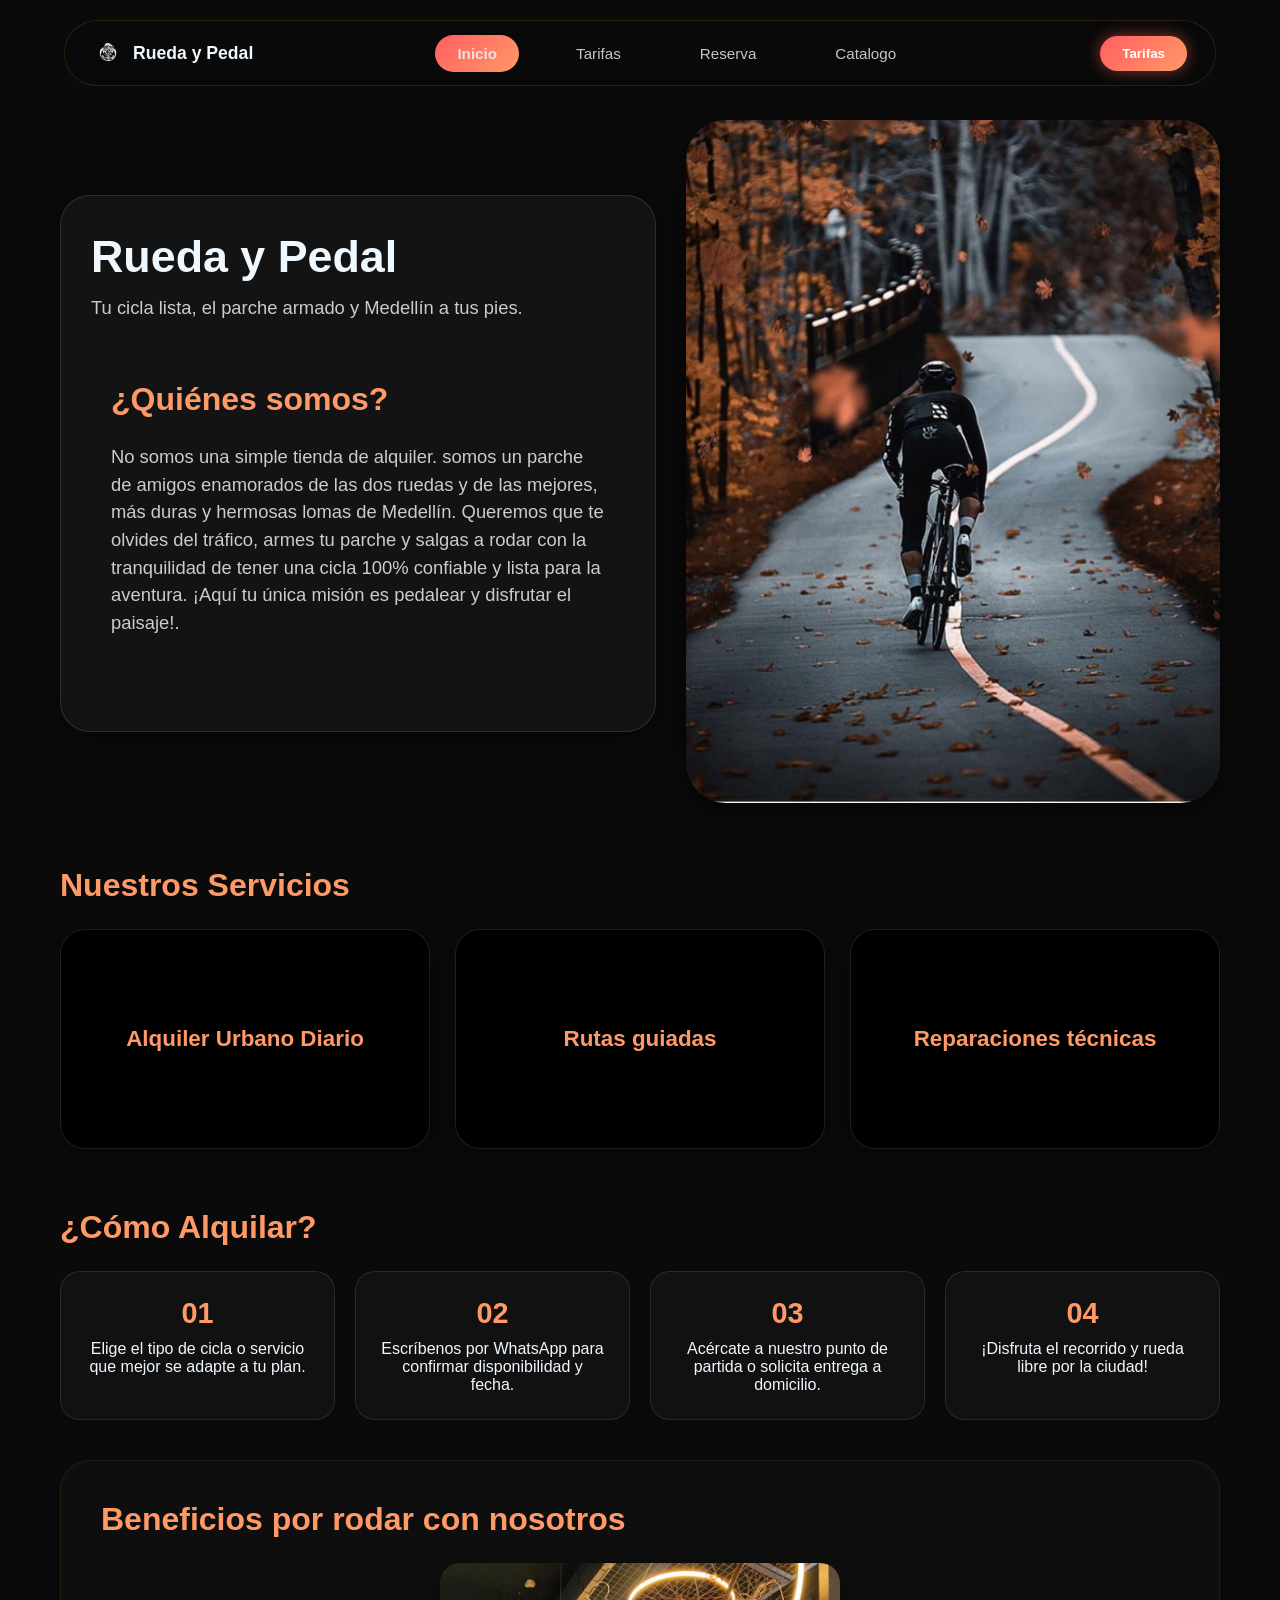
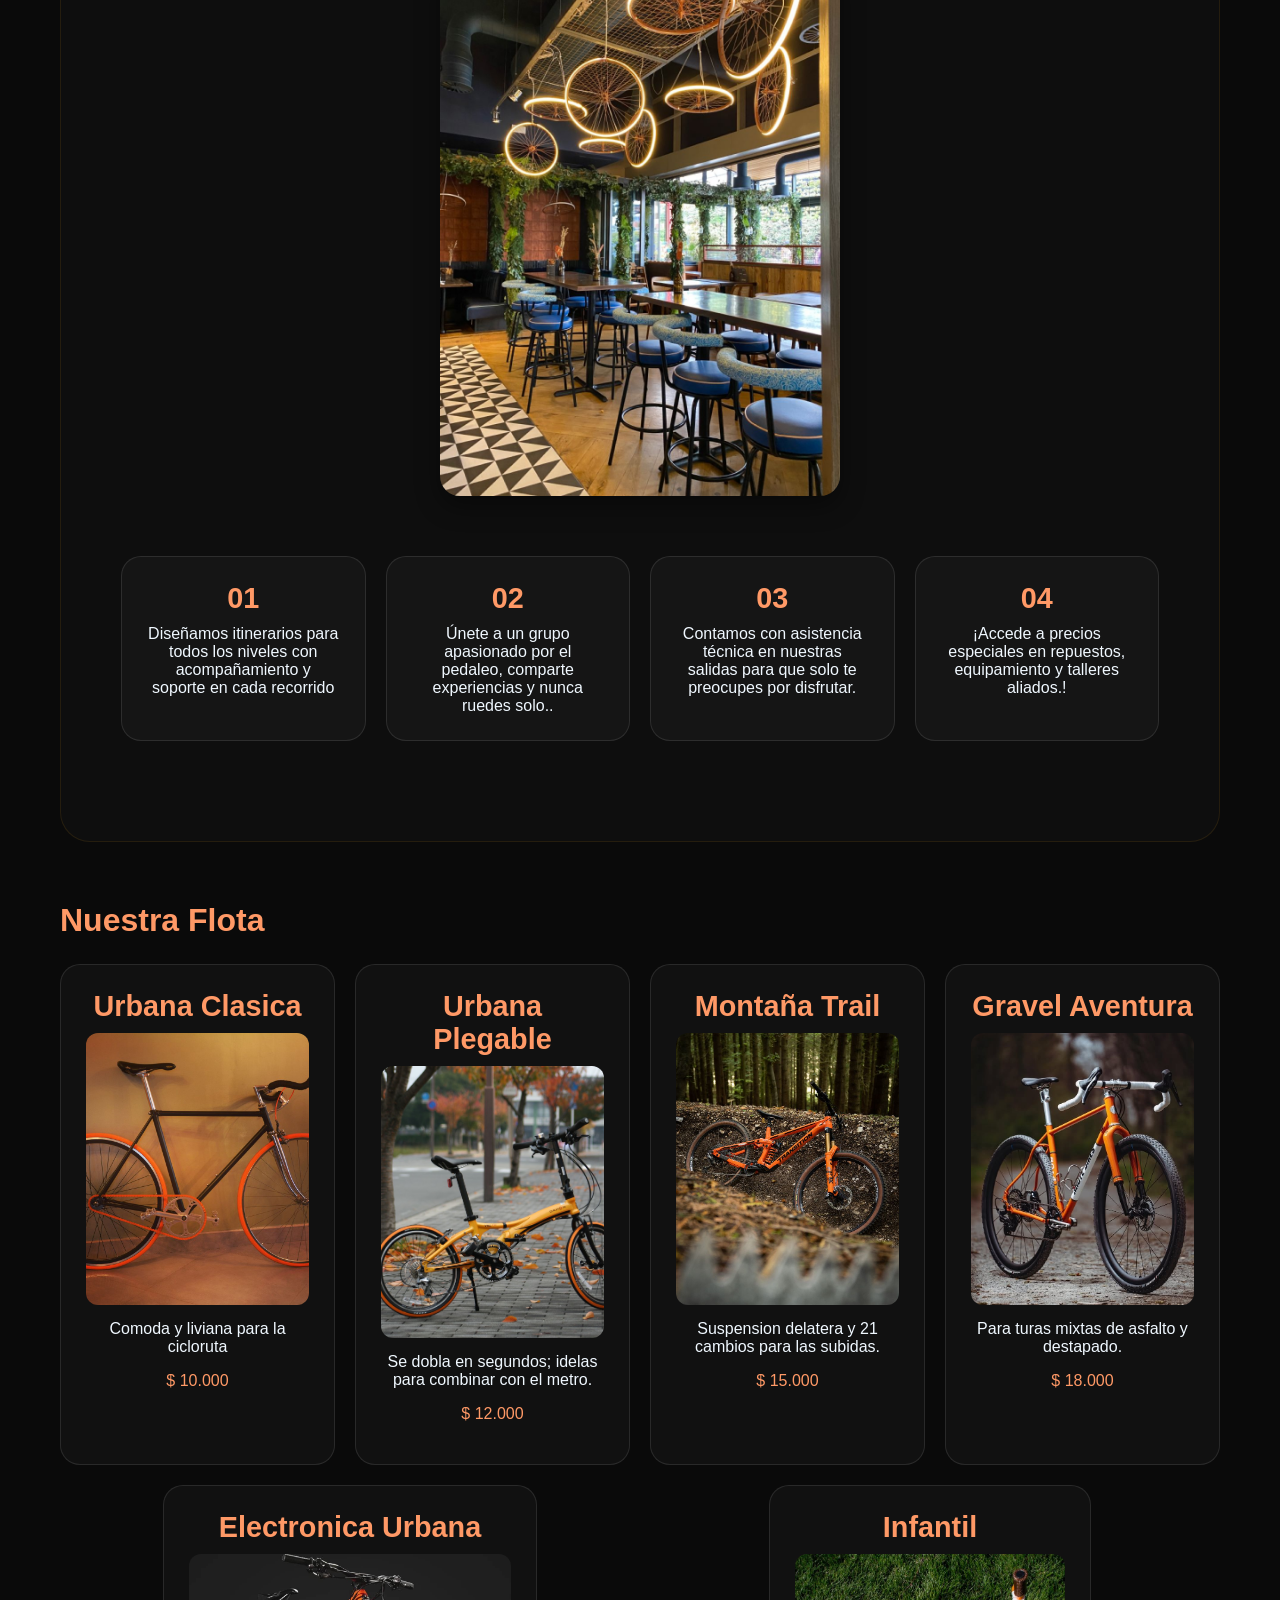
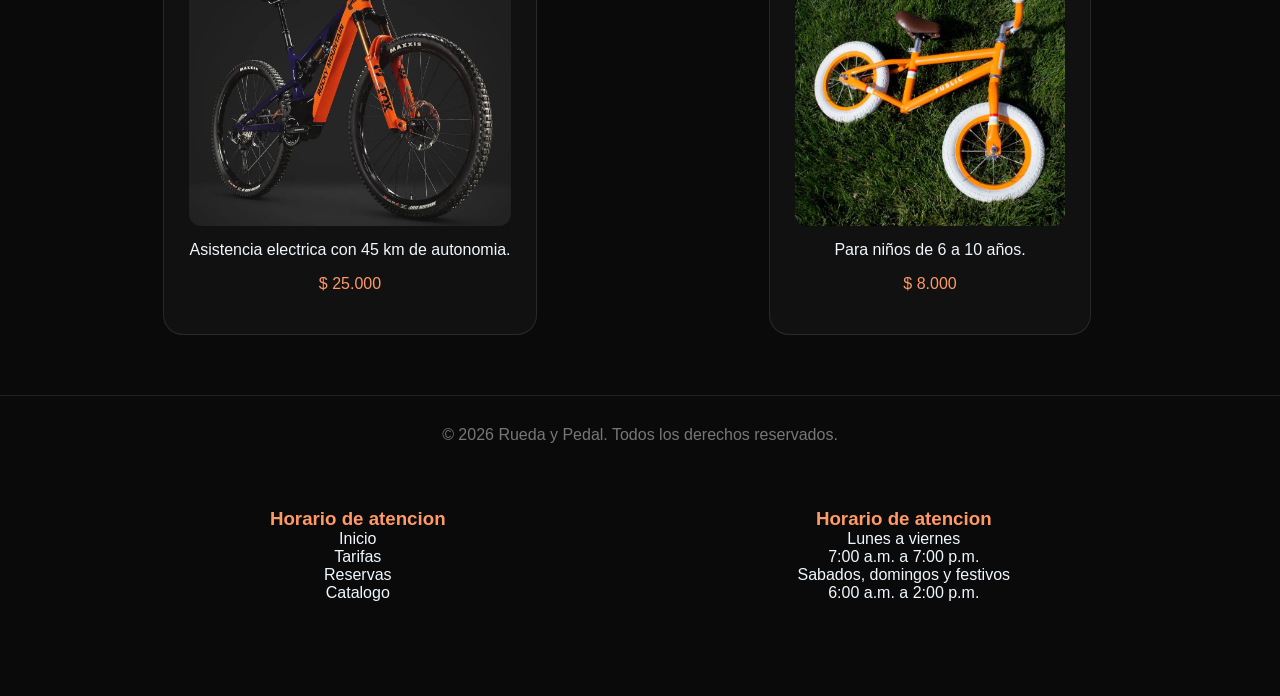
==== index.html @ 27f85972 "feat: terminado-flota.inicio" ====
<!DOCTYPE html>
<html lang="es">
<head>
    <meta charset="UTF-8">
    <meta name="viewport" content="width=device-width, initial-scale=1.0">
    <title>Rueda Libre || Alquiler de bicicletas Medellín</title>
    <link rel="stylesheet" href="style.css">
</head>
<body>

    <nav class="Navbar">
        <div class="logo">
            <img class="logo-icon" src="img/Logo.svg" alt="Logo-parche">
            <span class="logo-text">Rueda y Pedal</span>
        </div>
        
        <ul class="nav-links">
            <li><a href="index.html" class="active">Inicio</a></li>
            <li><a href="tarifas.html">Tarifas</a></li>
            <li><a href="Reserva.html">Reserva</a></li>
             <li><a href="catalogo.html">Catalogo</a></li>
            
        </ul>

      <button class="Boton-1" onclick="location.href='tarifas.html'">Tarifas</button>
    </nav>

    <header class="hero">
        <div class="hero-card">
            <h1 class="title">Rueda y Pedal</h1>
            <p class="subtitle">Tu cicla lista, el parche armado y Medellín a tus pies.</p>
            <section id="quienes-somos" class="section-container">
            <h2>¿Quiénes somos?</h2>
            <p class="subtitle">
                No somos una simple tienda de alquiler. somos un parche de amigos enamorados de las dos ruedas y de las mejores, más duras y hermosas lomas de Medellín. Queremos que te olvides del tráfico, armes tu parche y salgas a rodar con la tranquilidad de tener una cicla 100% confiable y lista para la aventura. 
                ¡Aquí tu única misión es pedalear y disfrutar el paisaje!.</p>
        </section>
        </div>
        
        <div class="hero-image-wrapper">
            <img src="img/Cicla.2.jpg" alt="portada-bicicleta" class="portada-bici">
        </div>
    </header>
   
    <main>
        
        <section id="servicios" class="section-container">
            <h2>Nuestros Servicios</h2>
            <div class="servicios-grid">
            
                <div class="card-servicio">
                    <div class="card-inner">
                        <div class="card-front">
                            <h3>Alquiler Urbano Diario</h3>
                        </div>
                        <div class="card-back">
                            <p>Ideal para trayectos diarios o salidas espontáneas por la ciudad con total comodidad.</p>
                        </div>
                    </div>
                </div>

                <div class="card-servicio">
                    <div class="card-inner">
                        <div class="card-front">
                            <h3>Rutas guiadas</h3>
                        </div>
                        <div class="card-back">
                            <p>Atrévete a conquistar las montañas con la mejor vista y guías locales expertos.</p>
                        </div>
                    </div>
                </div>

             
                <div class="card-servicio">
                    <div class="card-inner">
                        <div class="card-front">
                            <h3>Reparaciones técnicas</h3>
                        </div>
                        <div class="card-back">
                            <p>Trae tu bicicleta, acá te la reparamos al instante y vendemos accesorios especializados.</p>
                        </div>
                    </div>
                </div>

            </div>
        </section>

        <section id="como-alquilar" class="section-container">
            <h2>¿Cómo Alquilar?</h2>
            
            <div class="pasos-grid">
                <div class="paso-card">
                    <div class="paso-numero">01</div>
                    <p>Elige el tipo de cicla o servicio que mejor se adapte a tu plan.</p>
                </div>
                <div class="paso-card">
                    <div class="paso-numero">02</div>
                    <p>Escríbenos por WhatsApp para confirmar disponibilidad y fecha.</p>
                </div>
                <div class="paso-card">
                    <div class="paso-numero">03</div>
                    <p>Acércate a nuestro punto de partida o solicita entrega a domicilio.</p>
                </div>
                <div class="paso-card">
                    <div class="paso-numero">04</div>
                    <p>¡Disfruta el recorrido y rueda libre por la ciudad!</p>
                </div>
            </div>

            <div class="beneficios-container">
                <h2>Beneficios por rodar con nosotros</h2>
                <img class="setting-logo" src="img/site.jpg" alt="Foto tienda">

            <section id="como-alquilar" class="section-container">
            
            <div class="pasos-grid">
                <div class="paso-card">
                    <div class="paso-numero">01</div>              

                    <p>Diseñamos itinerarios para todos los niveles con acompañamiento y soporte en cada recorrido</p>
                </div>
                <div class="paso-card">
                    <div class="paso-numero">02</div>
                    <p>Únete a un grupo apasionado por el pedaleo, comparte experiencias y nunca ruedes solo..</p>
                </div>
                <div class="paso-card">
                    <div class="paso-numero">03</div>
                    <p>Contamos con asistencia técnica en nuestras salidas para que solo te preocupes por disfrutar.</p>
                </div>
                <div class="paso-card">
                    <div class="paso-numero">04</div>
                    <p>¡Accede a precios especiales en repuestos, equipamiento y talleres aliados.!</p>
                </div>
            </div>
                
            </div>
        </section>
        <section id="como-alquilar" class="section-container">
            <h2 class="title-flota">Nuestra Flota</h2>
            <div class="pasos-grid">
                <div class="paso-card">
                    <div class="paso-numero">Urbana Clasica</div>              
                    <img src="./img/Urbana-clasica.jpg" alt="urbana-clasica" class="flota-clasica">
                    <p>Comoda y liviana para la cicloruta</p>
                    <p class="price">$ 10.000</p>
                </div>
                <div class="paso-card">
                    <div class="paso-numero">Urbana Plegable</div>
                    <img src="./img/Plegable.jpg" alt="urbana-clasica" class="flota-clasica">
                    <p>Se dobla en segundos; idelas para combinar con el metro.</p>
                    <p class="price">$ 12.000</p>
                </div>
                <div class="paso-card">
                    <div class="paso-numero">Montaña Trail</div>
                    <img src="./img/mountain-trail.jpg" alt="urbana-clasica" class="flota-clasica">
                    <p>Suspension delatera y 21 cambios para las subidas.</p>
                    <p class="price">$ 15.000</p>
                </div>
                <div class="paso-card">
                    <div class="paso-numero">Gravel Aventura</div>
                    <img src="./img/adventure.jpg" alt="urbana-clasica" class="flota-clasica gravel">
                    <p>Para turas mixtas de asfalto y destapado.</p>
                    <p class="price">$ 18.000</p>
                    
                </div>
                <section class="move-ulti">
                 <div class="paso-card main">
                    <div class="paso-numero">Electronica Urbana</div>
                    <img src="./img/electrica-urbana.jpg" alt="urbana-clasica" class="flota-clasica">
                    <p>Asistencia electrica con 45 km de autonomia.</p>
                    <p class="price">$ 25.000</p>
                </div>
                 <div class="paso-card main">
                    <div class="paso-numero">Infantil</div>
                    <img src="./img/infantil.jpg" alt="urbana-clasica" class="flota-clasica">
                    <p>Para niños de 6 a 10 años.</p>
                    <p class="price">$ 8.000</p>
                </div>
                </section>
            </div>
                
            </div>
        </section>
    </main>


    <footer>
        <p>&copy; 2026 Rueda y Pedal. Todos los derechos reservados.</p>

           <section class="Footer">
                <div class="footer-servicios">
                    <h3 class="title-footer">Horario de atencion</h3>
                    <a href="./index.html">
                        <p>Inicio</p>
                    </a>
                     <a href="./tarifas.html">
                        <p>Tarifas</p>
                    </a>
                    <a href="./Reserva.html">
                        <p>Reservas</p>
                    </a>
                     <a href="./Catalogo.html">
                        <p>Catalogo</p>
                    </a>
                </div>

            <div class="footer-Horario">
                <h3 class="title-footer">Horario de atencion</h3>
                    <p>Lunes a viernes</p>
                    <p>7:00 a.m. a 7:00 p.m.</p>
                    <p>Sabados, domingos y festivos</p>
                    <p>6:00 a.m. a 2:00 p.m.</p>
            </div>
        </section>
    </footer>
    
</body>
</html>
---- style.css ----
* {
  margin: 0;
  padding: 0;
  box-sizing: border-box;
}

html {
  scroll-behavior: smooth;
}

body {
  background-color: rgb(10, 10, 10);
  color: aliceblue;
  font-family: Arial, Helvetica, sans-serif;
  padding-top: 100px;
}

nav.Navbar {
  position: fixed;
  top: 20px;
  left: 50%;
  transform: translateX(-50%);
  width: 90%;
  max-width: 1400px;
  display: flex;
  justify-content: space-between;
  align-items: center;
  padding: 12px 28px;
  border: 1px solid rgb(246 162 26 / 15%);
  background: rgba(10, 10, 10, 0.85);
  backdrop-filter: blur(12px);
  border-radius: 40px;
  z-index: 1000;
}

.logo {
  display: flex;
  align-items: center;
  gap: 10px;
}

.logo-icon {
  width: 30px;
  height: 40px;
}

.logo-text {
  font-weight: bold;
  font-size: 1.1rem;
  color: aliceblue;
}

.nav-links {
  display: flex;
  list-style: none;
  gap: 35px;
  align-items: center;
}

.nav-links li a {
  color: rgba(240, 248, 255, 0.8);
  text-decoration: none;
  font-size: 0.95rem;
  display: inline-block;
  padding: 10px 22px;
  border-radius: 30px;
}

.nav-links li a:hover {
  background-color: rgba(255, 153, 102, 0.2);
  color: #ff9966;
  color: rgba(240, 248, 255, 0.8);
}

nav.Navbar .active {
  background: linear-gradient(135deg, #ff5e62, #ff9966);
  color: rgba(240, 248, 255, 0.8);
  font-weight: 700;
}

#quienes-somos,
#servicios,
#como-alquilar {
  scroll-margin-top: 550px;
}

.Boton-1 {
  background: linear-gradient(135deg, #ff5e62, #ff9966);
  color: white;
  border: none;
  padding: 10px 22px;
  border-radius: 30px;
  font-weight: bold;
  cursor: pointer;
  box-shadow: 0 0 15px rgba(255, 99, 71, 0.5);
  transition:
    transform 0.2s ease,
    box-shadow 0.2s ease;
}
.dapage {
  width: 120px;
  font-weight: bold;
}

.Boton-1:hover {
  transform: scale(1.05);
  box-shadow: 0 0 20px rgba(255, 99, 71, 0.8);
}

.hero {
  display: flex;
  align-items: center;
  justify-content: space-between;
  gap: 30px;
  max-width: 1200px;
  margin: 20px auto 60px auto;
  padding: 0 20px;
  flex-wrap: wrap;
}

.hero-card {
  flex: 1;
  min-width: 300px;
  padding: 35px 30px;
  background: rgba(255, 255, 255, 0.04);
  backdrop-filter: blur(10px);
  border: 1px solid rgba(255, 255, 255, 0.12);
  border-radius: 30px;
  box-shadow: 0 8px 32px 0 rgba(0, 0, 0, 0.37);
}

.title {
  color: aliceblue;
  text-align: left;
  font-size: 2.8rem;
  margin-bottom: 12px;
}

.subtitle {
  text-align: left;
  color: #ccc;
  font-size: 1.15rem;
  line-height: 1.5;
  margin-bottom: 20px;
}

.hero-image-wrapper {
  flex: 1;
  min-width: 300px;
}

.portada-bici {
  width: 100%;
  height: auto;
  border-radius: 40px;
  object-fit: cover;
  box-shadow: 0 10px 25px rgba(0, 0, 0, 0.5);
}

.setting-logo {
  width: 100%;
  max-width: 400px;
  display: block;
  margin: 20px auto;
  border-radius: 20px;
  box-shadow: 0 10px 25px rgba(0, 0, 0, 0.4);
}

.section-container {
  max-width: 1200px;
  margin: 60px auto;
  padding: 0 20px;
}

.section-container h2 {
  margin-bottom: 25px;
  color: #ff9966;
  font-size: 2rem;
}

.servicios-grid {
  display: grid;
  grid-template-columns: repeat(auto-fit, minmax(280px, 1fr));
  gap: 25px;
}

.card-servicio {
  background-color: transparent;
  height: 220px;
  perspective: 1000px;
}

.card-inner {
  position: relative;
  width: 100%;
  height: 100%;
  text-align: center;
  transition: transform 0.6s;
  transform-style: preserve-3d;
}

.card-servicio:hover .card-inner {
  transform: rotateY(180deg);
}

.card-front,
.card-back {
  position: absolute;
  width: 100%;
  height: 100%;
  -webkit-backface-visibility: hidden;
  backface-visibility: hidden;
  display: flex;
  flex-direction: column;
  justify-content: center;
  align-items: center;
  padding: 30px;
  border-radius: 25px;
  border: 1px solid rgba(255, 255, 255, 0.12);
  box-shadow: 0 8px 25px rgba(0, 0, 0, 0.3);
}

.card-front {
  background: rgb(0, 0, 0);
  color: aliceblue;
}

.card-front h3 {
  font-size: 1.4rem;
  color: #ff9966;
}

.card-back {
  background: linear-gradient(135deg, #ff5e62, #ff9966);
  color: #fff;
  transform: rotateY(180deg);
  text-align: center;
}

.card-back p {
  font-size: 1rem;
  line-height: 1.4;
  color: #e2e8f0;
}

.pasos-grid {
  display: grid;
  grid-template-columns: repeat(auto-fit, minmax(220px, 1fr));
  gap: 20px;
  margin-bottom: 40px;
}

.paso-card {
  background: rgba(255, 255, 255, 0.03);
  border: 1px solid rgba(255, 255, 255, 0.1);
  padding: 25px;
  border-radius: 20px;
  text-align: center;
  transition: transform 0.3s ease;
}

.paso-card:hover {
  transform: translateY(-5px);
  border-color: rgba(255, 153, 102, 0.4);
}

.paso-numero {
  font-size: 1.8rem;
  font-weight: bold;
  color: #ff9966;
  margin-bottom: 10px;
}

.beneficios-container {
  background: rgba(255, 255, 255, 0.02);
  border: 1px solid rgba(246, 162, 26, 0.1);
  padding: 40px;
  border-radius: 30px;
  margin-top: 40px;
}

footer {
  text-align: center;
  padding: 30px;
  color: #777;
  border-top: 1px solid #222;
  margin-top: 50px;
}

@media (max-width: 768px) {
  .hero {
    flex-direction: column;
  }

  nav.Navbar {
    flex-direction: column;
    gap: 15px;
    text-align: center;
    border-radius: 20px;
    padding: 15px;
  }

  .nav-links {
    flex-direction: column;
    gap: 10px;
  }

  body {
    padding-top: 180px;
  }
}

.table-responsive {
  width: 100%;
  overflow-x: auto;
  border-radius: 20px;
  border: 1px solid rgba(255, 255, 255, 0.12);
  box-shadow: 0 8px 32px 0 rgba(0, 0, 0, 0.37);
  margin-bottom: 30px;
}

.tabla-tarifas {
  width: 100%;
  border-collapse: collapse;
  text-align: left;
  background: rgba(255, 255, 255, 0.03);
  backdrop-filter: blur(10px);
}

.tabla-tarifas th {
  background: rgba(255, 153, 102, 0.15);
  color: #ff9966;
  padding: 16px 20px;
  font-size: 1rem;
  font-weight: bold;
  border-bottom: 2px solid rgba(255, 153, 102, 0.3);
}

.tabla-tarifas td {
  padding: 16px 20px;
  border-bottom: 1px solid rgba(255, 255, 255, 0.08);
  color: #ddd;
  font-size: 0.98rem;
}

.tabla-tarifas tbody tr:hover {
  background: rgba(255, 255, 255, 0.06);
}

.tabla-tarifas tbody tr:last-child td {
  border-bottom: none;
}

.tabla-tarifas td.destacado {
  font-weight: bold;
  color: aliceblue;
}

.tabla-tarifas td.precio {
  font-weight: bold;
  color: #ff9966;
}

.badge {
  padding: 5px 12px;
  border-radius: 12px;
  font-size: 0.85rem;
  font-weight: bold;
  display: inline-block;
}

.badge.facil {
  background: rgba(46, 204, 113, 0.2);
  color: #2ecc71;
  border: 1px solid rgba(46, 204, 113, 0.4);
}

.badge.medio {
  background: rgba(241, 196, 15, 0.2);
  color: #f1c40f;
  border: 1px solid rgba(241, 196, 15, 0.4);
}

.badge.dificil {
  background: rgba(231, 76, 60, 0.2);
  color: #e74c3c;
  border: 1px solid rgba(231, 76, 60, 0.4);
}

.container-section {
  display: grid;
  grid-template-columns: repeat(auto-fit, minmax(220px, 1fr));
  gap: 20px;
  margin-bottom: 40px;
  border: 1px solid rgba(255, 255, 255, 0.1);
}

.container-benefi {
  grid-template-columns: repeat(auto-fit, minmax(220px, 1fr));
  background: rgb(0, 0, 0);
  border: 1px solid rgba(255, 255, 255, 0.1);
  padding: 25px;
  border-radius: 20px;
  text-align: center;
  transition: transform 0.3s ease;
}

.info-box {
  background: rgba(255, 255, 255, 0.03);
  border: 1px solid rgba(246, 162, 26, 0.2);
  border-radius: 25px;
  padding: 30px;
  margin-top: 20px;
}

.info-box h3 {
  color: #ff9966;
  margin-bottom: 20px;
  font-size: 1.4rem;
}

.info-grid {
  display: grid;
  grid-template-columns: repeat(auto-fit, minmax(250px, 1fr));
  gap: 20px;
}

.info-item {
  display: flex;
  align-items: flex-start;
  gap: 15px;
  background: rgba(255, 255, 255, 0.02);
  padding: 15px 20px;
  border-radius: 15px;
  border: 1px solid rgba(255, 255, 255, 0.05);
}

.info-icon {
  font-size: 1.5rem;
}

.info-item p {
  color: #ccc;
  font-size: 0.95rem;
  line-height: 1.4;
}

.Footer {
  padding: 4rem;
  display: flex;
  justify-content: space-around;
  color: aliceblue;

   .title-footer {
    color: #ff9966;
   }
}
.footer-servicios {
  display: flex;
  flex-direction: column;

  a {
    text-decoration: none;
    color: aliceblue;
  }
}
.flota-clasica {
  display: block;
  width: 100%;
  height: 17rem;
  border-radius: 12px;
  margin-bottom: 15px;
  object-fit: cover;
}

.move-ulti{
  display: grid;
  grid-template-columns: 1fr 1fr;
  justify-items: center;
  grid-column: span 4;
  

}


 .price{
    padding: 1rem;
        color: #ff9966;
    }
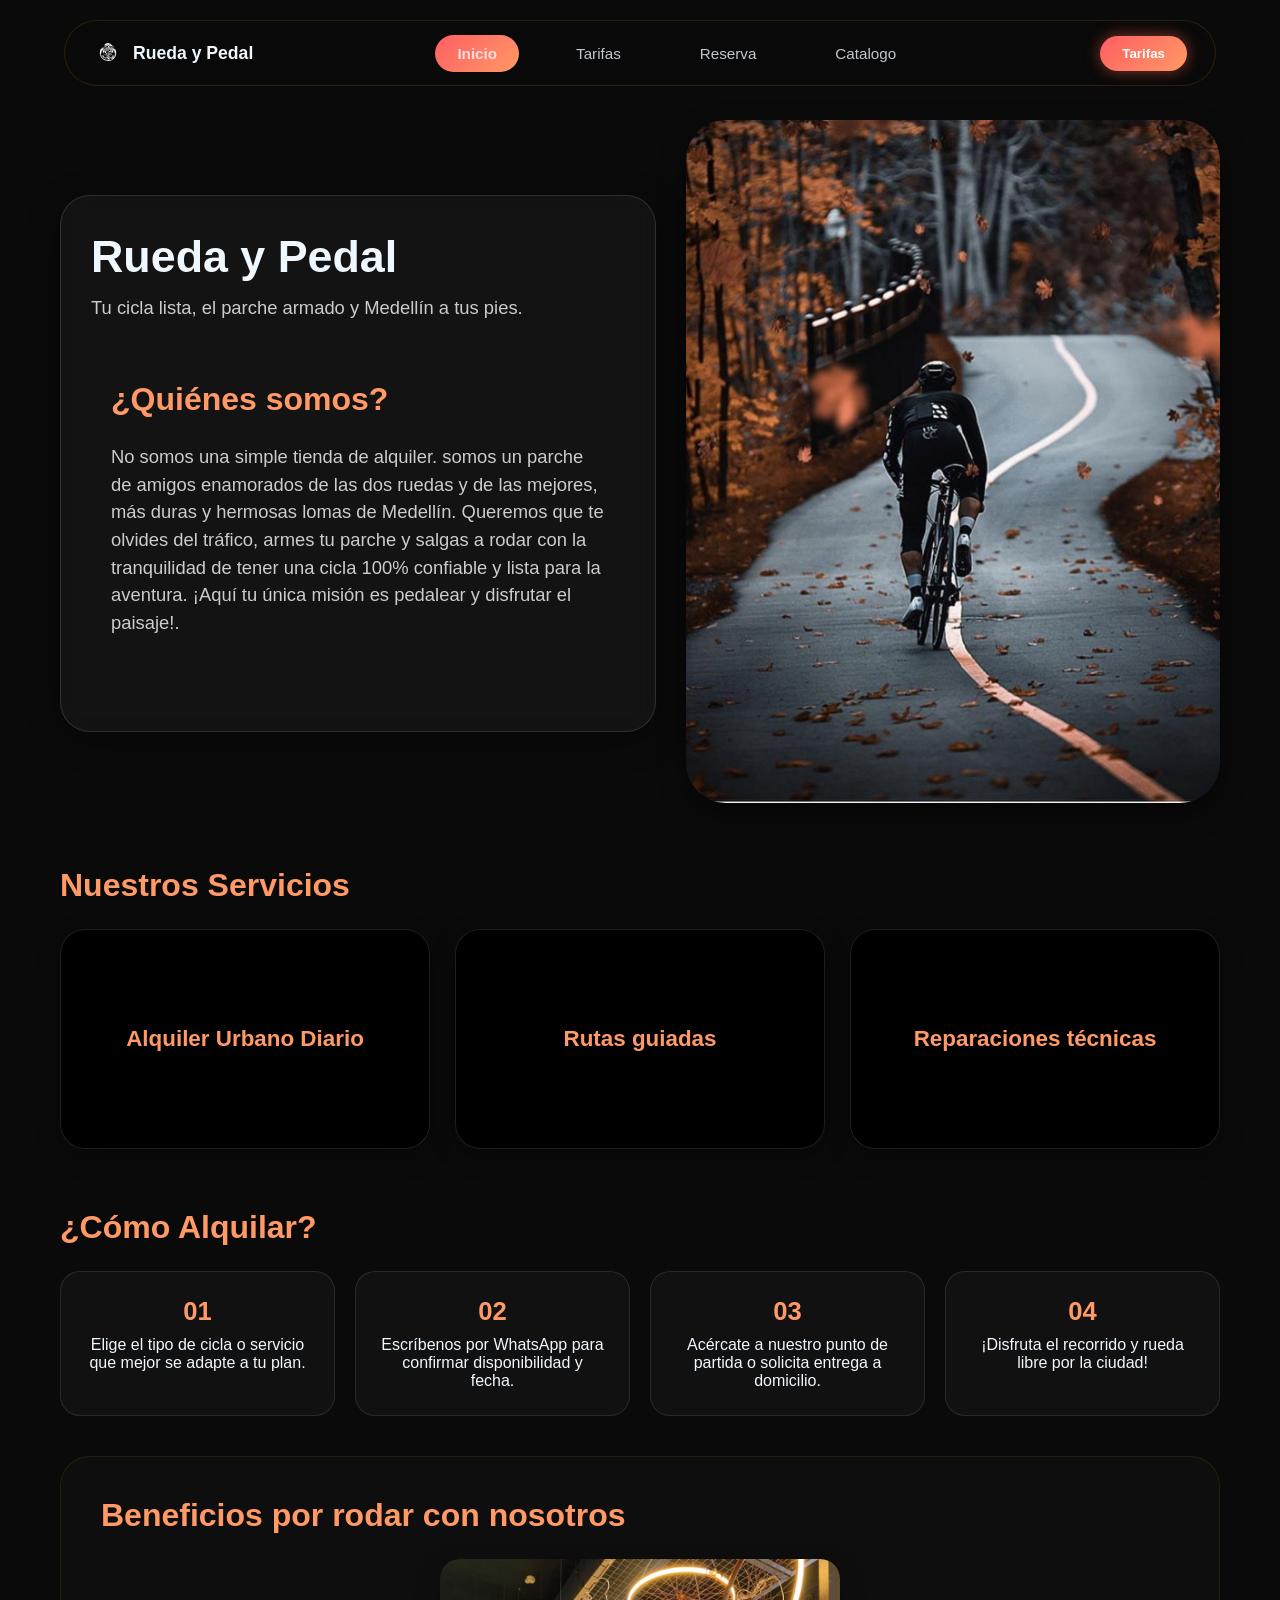
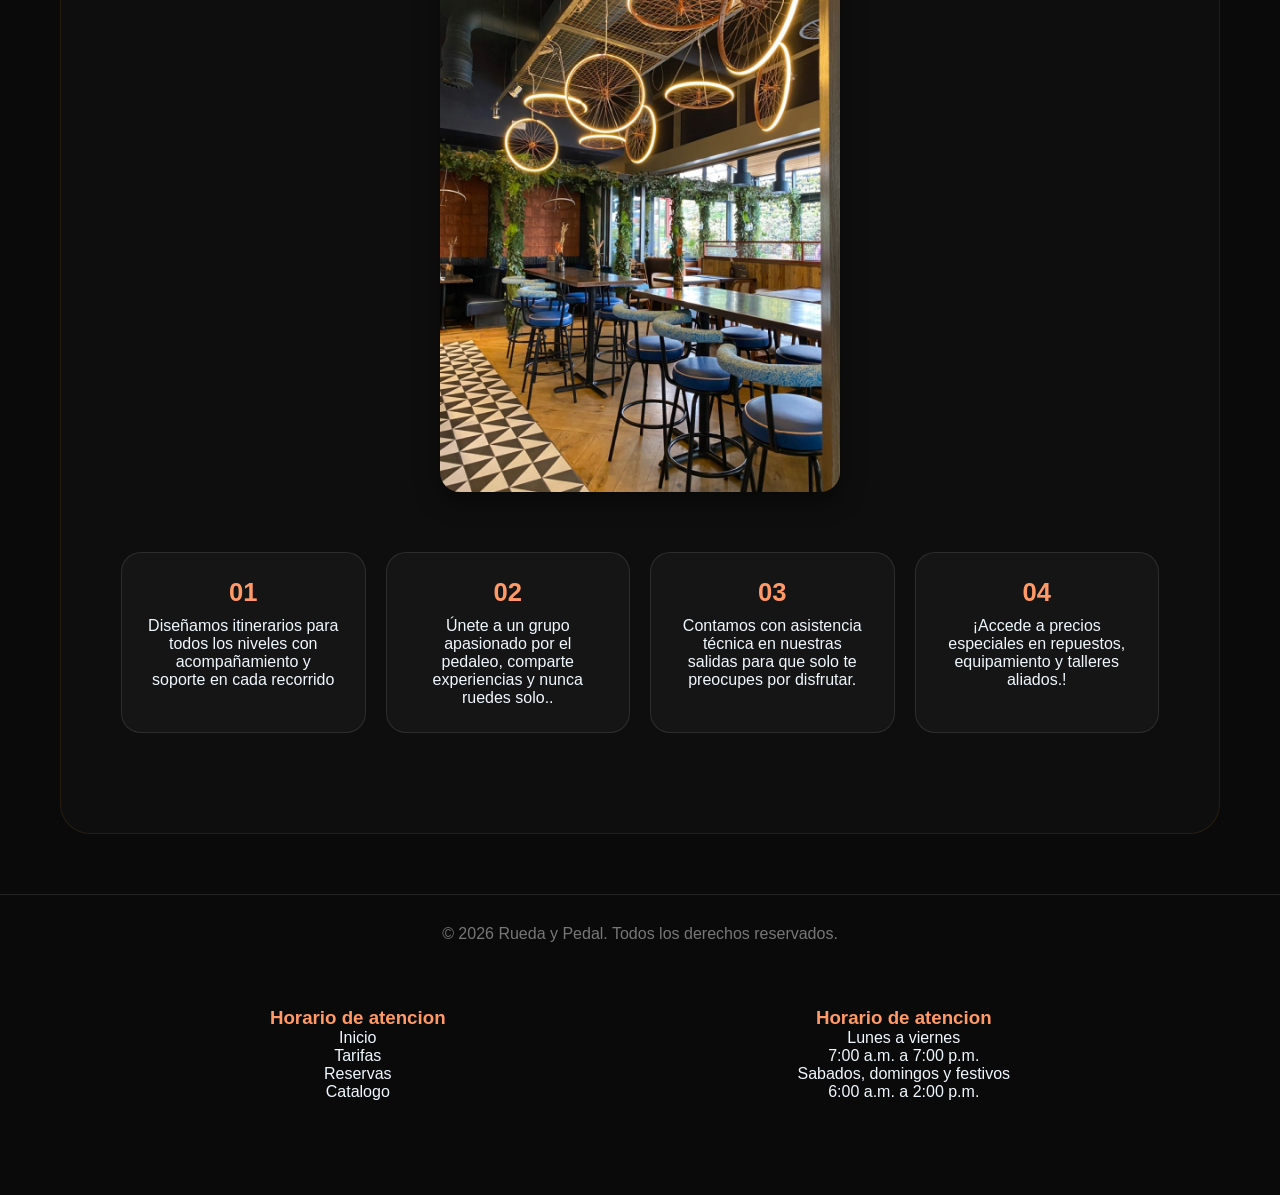
==== commit 5136246b: "feat: Catalogo terminado" ====
--- a/index.html
+++ b/index.html
@@ -1,218 +1,204 @@
-<!DOCTYPE html>
+<!doctype html>
 <html lang="es">
-<head>
-    <meta charset="UTF-8">
-    <meta name="viewport" content="width=device-width, initial-scale=1.0">
+  <head>
+    <meta charset="UTF-8" />
+    <meta name="viewport" content="width=device-width, initial-scale=1.0" />
     <title>Rueda Libre || Alquiler de bicicletas Medellín</title>
-    <link rel="stylesheet" href="style.css">
-</head>
-<body>
-
+    <link rel="stylesheet" href="style.css" />
+  </head>
+  <body>
     <nav class="Navbar">
-        <div class="logo">
-            <img class="logo-icon" src="img/Logo.svg" alt="Logo-parche">
-            <span class="logo-text">Rueda y Pedal</span>
-        </div>
-        
-        <ul class="nav-links">
-            <li><a href="index.html" class="active">Inicio</a></li>
-            <li><a href="tarifas.html">Tarifas</a></li>
-            <li><a href="Reserva.html">Reserva</a></li>
-             <li><a href="catalogo.html">Catalogo</a></li>
-            
-        </ul>
-
-      <button class="Boton-1" onclick="location.href='tarifas.html'">Tarifas</button>
+      <div class="logo">
+        <img class="logo-icon" src="img/Logo.svg" alt="Logo-parche" />
+        <span class="logo-text">Rueda y Pedal</span>
+      </div>
+
+      <ul class="nav-links">
+        <li><a href="index.html" class="active">Inicio</a></li>
+        <li><a href="tarifas.html">Tarifas</a></li>
+        <li><a href="Reserva.html">Reserva</a></li>
+        <li><a href="Catalogo.html">Catalogo</a></li>
+      </ul>
+
+      <button class="Boton-1" onclick="location.href = 'tarifas.html'">
+        Tarifas
+      </button>
     </nav>
 
     <header class="hero">
-        <div class="hero-card">
-            <h1 class="title">Rueda y Pedal</h1>
-            <p class="subtitle">Tu cicla lista, el parche armado y Medellín a tus pies.</p>
-            <section id="quienes-somos" class="section-container">
-            <h2>¿Quiénes somos?</h2>
-            <p class="subtitle">
-                No somos una simple tienda de alquiler. somos un parche de amigos enamorados de las dos ruedas y de las mejores, más duras y hermosas lomas de Medellín. Queremos que te olvides del tráfico, armes tu parche y salgas a rodar con la tranquilidad de tener una cicla 100% confiable y lista para la aventura. 
-                ¡Aquí tu única misión es pedalear y disfrutar el paisaje!.</p>
+      <div class="hero-card">
+        <h1 class="title">Rueda y Pedal</h1>
+        <p class="subtitle">
+          Tu cicla lista, el parche armado y Medellín a tus pies.
+        </p>
+        <section id="quienes-somos" class="section-container">
+          <h2>¿Quiénes somos?</h2>
+          <p class="subtitle">
+            No somos una simple tienda de alquiler. somos un parche de amigos
+            enamorados de las dos ruedas y de las mejores, más duras y hermosas
+            lomas de Medellín. Queremos que te olvides del tráfico, armes tu
+            parche y salgas a rodar con la tranquilidad de tener una cicla 100%
+            confiable y lista para la aventura. ¡Aquí tu única misión es
+            pedalear y disfrutar el paisaje!.
+          </p>
         </section>
-        </div>
-        
-        <div class="hero-image-wrapper">
-            <img src="img/Cicla.2.jpg" alt="portada-bicicleta" class="portada-bici">
-        </div>
+      </div>
+
+      <div class="hero-image-wrapper">
+        <img
+          src="img/Cicla.2.jpg"
+          alt="portada-bicicleta"
+          class="portada-bici"
+        />
+      </div>
     </header>
-   
+
     <main>
-        
-        <section id="servicios" class="section-container">
-            <h2>Nuestros Servicios</h2>
-            <div class="servicios-grid">
-            
-                <div class="card-servicio">
-                    <div class="card-inner">
-                        <div class="card-front">
-                            <h3>Alquiler Urbano Diario</h3>
-                        </div>
-                        <div class="card-back">
-                            <p>Ideal para trayectos diarios o salidas espontáneas por la ciudad con total comodidad.</p>
-                        </div>
-                    </div>
-                </div>
-
-                <div class="card-servicio">
-                    <div class="card-inner">
-                        <div class="card-front">
-                            <h3>Rutas guiadas</h3>
-                        </div>
-                        <div class="card-back">
-                            <p>Atrévete a conquistar las montañas con la mejor vista y guías locales expertos.</p>
-                        </div>
-                    </div>
-                </div>
-
-             
-                <div class="card-servicio">
-                    <div class="card-inner">
-                        <div class="card-front">
-                            <h3>Reparaciones técnicas</h3>
-                        </div>
-                        <div class="card-back">
-                            <p>Trae tu bicicleta, acá te la reparamos al instante y vendemos accesorios especializados.</p>
-                        </div>
-                    </div>
-                </div>
-
-            </div>
-        </section>
-
-        <section id="como-alquilar" class="section-container">
-            <h2>¿Cómo Alquilar?</h2>
-            
+      <section id="servicios" class="section-container">
+        <h2>Nuestros Servicios</h2>
+        <div class="servicios-grid">
+          <div class="card-servicio">
+            <div class="card-inner">
+              <div class="card-front">
+                <h3>Alquiler Urbano Diario</h3>
+              </div>
+              <div class="card-back">
+                <p>
+                  Ideal para trayectos diarios o salidas espontáneas por la
+                  ciudad con total comodidad.
+                </p>
+              </div>
+            </div>
+          </div>
+
+          <div class="card-servicio">
+            <div class="card-inner">
+              <div class="card-front">
+                <h3>Rutas guiadas</h3>
+              </div>
+              <div class="card-back">
+                <p>
+                  Atrévete a conquistar las montañas con la mejor vista y guías
+                  locales expertos.
+                </p>
+              </div>
+            </div>
+          </div>
+
+          <div class="card-servicio">
+            <div class="card-inner">
+              <div class="card-front">
+                <h3>Reparaciones técnicas</h3>
+              </div>
+              <div class="card-back">
+                <p>
+                  Trae tu bicicleta, acá te la reparamos al instante y vendemos
+                  accesorios especializados.
+                </p>
+              </div>
+            </div>
+          </div>
+        </div>
+      </section>
+
+      <section id="como-alquilar" class="section-container">
+        <h2>¿Cómo Alquilar?</h2>
+
+        <div class="pasos-grid">
+          <div class="paso-card">
+            <div class="paso-numero">01</div>
+            <p>
+              Elige el tipo de cicla o servicio que mejor se adapte a tu plan.
+            </p>
+          </div>
+          <div class="paso-card">
+            <div class="paso-numero">02</div>
+            <p>
+              Escríbenos por WhatsApp para confirmar disponibilidad y fecha.
+            </p>
+          </div>
+          <div class="paso-card">
+            <div class="paso-numero">03</div>
+            <p>
+              Acércate a nuestro punto de partida o solicita entrega a
+              domicilio.
+            </p>
+          </div>
+          <div class="paso-card">
+            <div class="paso-numero">04</div>
+            <p>¡Disfruta el recorrido y rueda libre por la ciudad!</p>
+          </div>
+        </div>
+
+        <div class="beneficios-container">
+          <h2>Beneficios por rodar con nosotros</h2>
+          <img class="setting-logo" src="img/site.jpg" alt="Foto tienda" />
+
+          <section id="como-alquilar" class="section-container">
             <div class="pasos-grid">
-                <div class="paso-card">
-                    <div class="paso-numero">01</div>
-                    <p>Elige el tipo de cicla o servicio que mejor se adapte a tu plan.</p>
-                </div>
-                <div class="paso-card">
-                    <div class="paso-numero">02</div>
-                    <p>Escríbenos por WhatsApp para confirmar disponibilidad y fecha.</p>
-                </div>
-                <div class="paso-card">
-                    <div class="paso-numero">03</div>
-                    <p>Acércate a nuestro punto de partida o solicita entrega a domicilio.</p>
-                </div>
-                <div class="paso-card">
-                    <div class="paso-numero">04</div>
-                    <p>¡Disfruta el recorrido y rueda libre por la ciudad!</p>
-                </div>
-            </div>
-
-            <div class="beneficios-container">
-                <h2>Beneficios por rodar con nosotros</h2>
-                <img class="setting-logo" src="img/site.jpg" alt="Foto tienda">
-
-            <section id="como-alquilar" class="section-container">
-            
-            <div class="pasos-grid">
-                <div class="paso-card">
-                    <div class="paso-numero">01</div>              
-
-                    <p>Diseñamos itinerarios para todos los niveles con acompañamiento y soporte en cada recorrido</p>
-                </div>
-                <div class="paso-card">
-                    <div class="paso-numero">02</div>
-                    <p>Únete a un grupo apasionado por el pedaleo, comparte experiencias y nunca ruedes solo..</p>
-                </div>
-                <div class="paso-card">
-                    <div class="paso-numero">03</div>
-                    <p>Contamos con asistencia técnica en nuestras salidas para que solo te preocupes por disfrutar.</p>
-                </div>
-                <div class="paso-card">
-                    <div class="paso-numero">04</div>
-                    <p>¡Accede a precios especiales en repuestos, equipamiento y talleres aliados.!</p>
-                </div>
-            </div>
-                
-            </div>
-        </section>
-        <section id="como-alquilar" class="section-container">
-            <h2 class="title-flota">Nuestra Flota</h2>
-            <div class="pasos-grid">
-                <div class="paso-card">
-                    <div class="paso-numero">Urbana Clasica</div>              
-                    <img src="./img/Urbana-clasica.jpg" alt="urbana-clasica" class="flota-clasica">
-                    <p>Comoda y liviana para la cicloruta</p>
-                    <p class="price">$ 10.000</p>
-                </div>
-                <div class="paso-card">
-                    <div class="paso-numero">Urbana Plegable</div>
-                    <img src="./img/Plegable.jpg" alt="urbana-clasica" class="flota-clasica">
-                    <p>Se dobla en segundos; idelas para combinar con el metro.</p>
-                    <p class="price">$ 12.000</p>
-                </div>
-                <div class="paso-card">
-                    <div class="paso-numero">Montaña Trail</div>
-                    <img src="./img/mountain-trail.jpg" alt="urbana-clasica" class="flota-clasica">
-                    <p>Suspension delatera y 21 cambios para las subidas.</p>
-                    <p class="price">$ 15.000</p>
-                </div>
-                <div class="paso-card">
-                    <div class="paso-numero">Gravel Aventura</div>
-                    <img src="./img/adventure.jpg" alt="urbana-clasica" class="flota-clasica gravel">
-                    <p>Para turas mixtas de asfalto y destapado.</p>
-                    <p class="price">$ 18.000</p>
-                    
-                </div>
-                <section class="move-ulti">
-                 <div class="paso-card main">
-                    <div class="paso-numero">Electronica Urbana</div>
-                    <img src="./img/electrica-urbana.jpg" alt="urbana-clasica" class="flota-clasica">
-                    <p>Asistencia electrica con 45 km de autonomia.</p>
-                    <p class="price">$ 25.000</p>
-                </div>
-                 <div class="paso-card main">
-                    <div class="paso-numero">Infantil</div>
-                    <img src="./img/infantil.jpg" alt="urbana-clasica" class="flota-clasica">
-                    <p>Para niños de 6 a 10 años.</p>
-                    <p class="price">$ 8.000</p>
-                </div>
-                </section>
-            </div>
-                
-            </div>
-        </section>
+              <div class="paso-card">
+                <div class="paso-numero">01</div>
+
+                <p>
+                  Diseñamos itinerarios para todos los niveles con
+                  acompañamiento y soporte en cada recorrido
+                </p>
+              </div>
+              <div class="paso-card">
+                <div class="paso-numero">02</div>
+                <p>
+                  Únete a un grupo apasionado por el pedaleo, comparte
+                  experiencias y nunca ruedes solo..
+                </p>
+              </div>
+              <div class="paso-card">
+                <div class="paso-numero">03</div>
+                <p>
+                  Contamos con asistencia técnica en nuestras salidas para que
+                  solo te preocupes por disfrutar.
+                </p>
+              </div>
+              <div class="paso-card">
+                <div class="paso-numero">04</div>
+                <p>
+                  ¡Accede a precios especiales en repuestos, equipamiento y
+                  talleres aliados.!
+                </p>
+              </div>
+            </div>
+          </section>
+        </div>
+      </section>
     </main>
 
-
     <footer>
-        <p>&copy; 2026 Rueda y Pedal. Todos los derechos reservados.</p>
-
-           <section class="Footer">
-                <div class="footer-servicios">
-                    <h3 class="title-footer">Horario de atencion</h3>
-                    <a href="./index.html">
-                        <p>Inicio</p>
-                    </a>
-                     <a href="./tarifas.html">
-                        <p>Tarifas</p>
-                    </a>
-                    <a href="./Reserva.html">
-                        <p>Reservas</p>
-                    </a>
-                     <a href="./Catalogo.html">
-                        <p>Catalogo</p>
-                    </a>
-                </div>
-
-            <div class="footer-Horario">
-                <h3 class="title-footer">Horario de atencion</h3>
-                    <p>Lunes a viernes</p>
-                    <p>7:00 a.m. a 7:00 p.m.</p>
-                    <p>Sabados, domingos y festivos</p>
-                    <p>6:00 a.m. a 2:00 p.m.</p>
-            </div>
-        </section>
+      <p>&copy; 2026 Rueda y Pedal. Todos los derechos reservados.</p>
+
+      <section class="Footer">
+        <div class="footer-servicios">
+          <h3 class="title-footer">Horario de atencion</h3>
+          <a href="./index.html">
+            <p>Inicio</p>
+          </a>
+          <a href="./tarifas.html">
+            <p>Tarifas</p>
+          </a>
+          <a href="./Reserva.html">
+            <p>Reservas</p>
+          </a>
+          <a href="./Catalogo.html">
+            <p>Catalogo</p>
+          </a>
+        </div>
+
+        <div class="footer-Horario">
+          <h3 class="title-footer">Horario de atencion</h3>
+          <p>Lunes a viernes</p>
+          <p>7:00 a.m. a 7:00 p.m.</p>
+          <p>Sabados, domingos y festivos</p>
+          <p>6:00 a.m. a 2:00 p.m.</p>
+        </div>
+      </section>
     </footer>
-    
-</body>
-</html>+  </body>
+</html>
--- a/style.css
+++ b/style.css
@@ -265,7 +265,7 @@
 }
 
 .paso-numero {
-  font-size: 1.8rem;
+  font-size: 1.6rem;
   font-weight: bold;
   color: #ff9966;
   margin-bottom: 10px;
@@ -368,7 +368,7 @@
   font-weight: bold;
   display: inline-block;
 }
-
+.cover
 .badge.facil {
   background: rgba(46, 204, 113, 0.2);
   color: #2ecc71;
@@ -470,13 +470,14 @@
   height: 17rem;
   border-radius: 12px;
   margin-bottom: 15px;
-  object-fit: cover;
+  object-fit: contain;
 }
 
 .move-ulti{
   display: grid;
   grid-template-columns: 1fr 1fr;
-  justify-items: center;
+  justify-items: stretch;
+  gap: 1rem;
   grid-column: span 4;
   
 
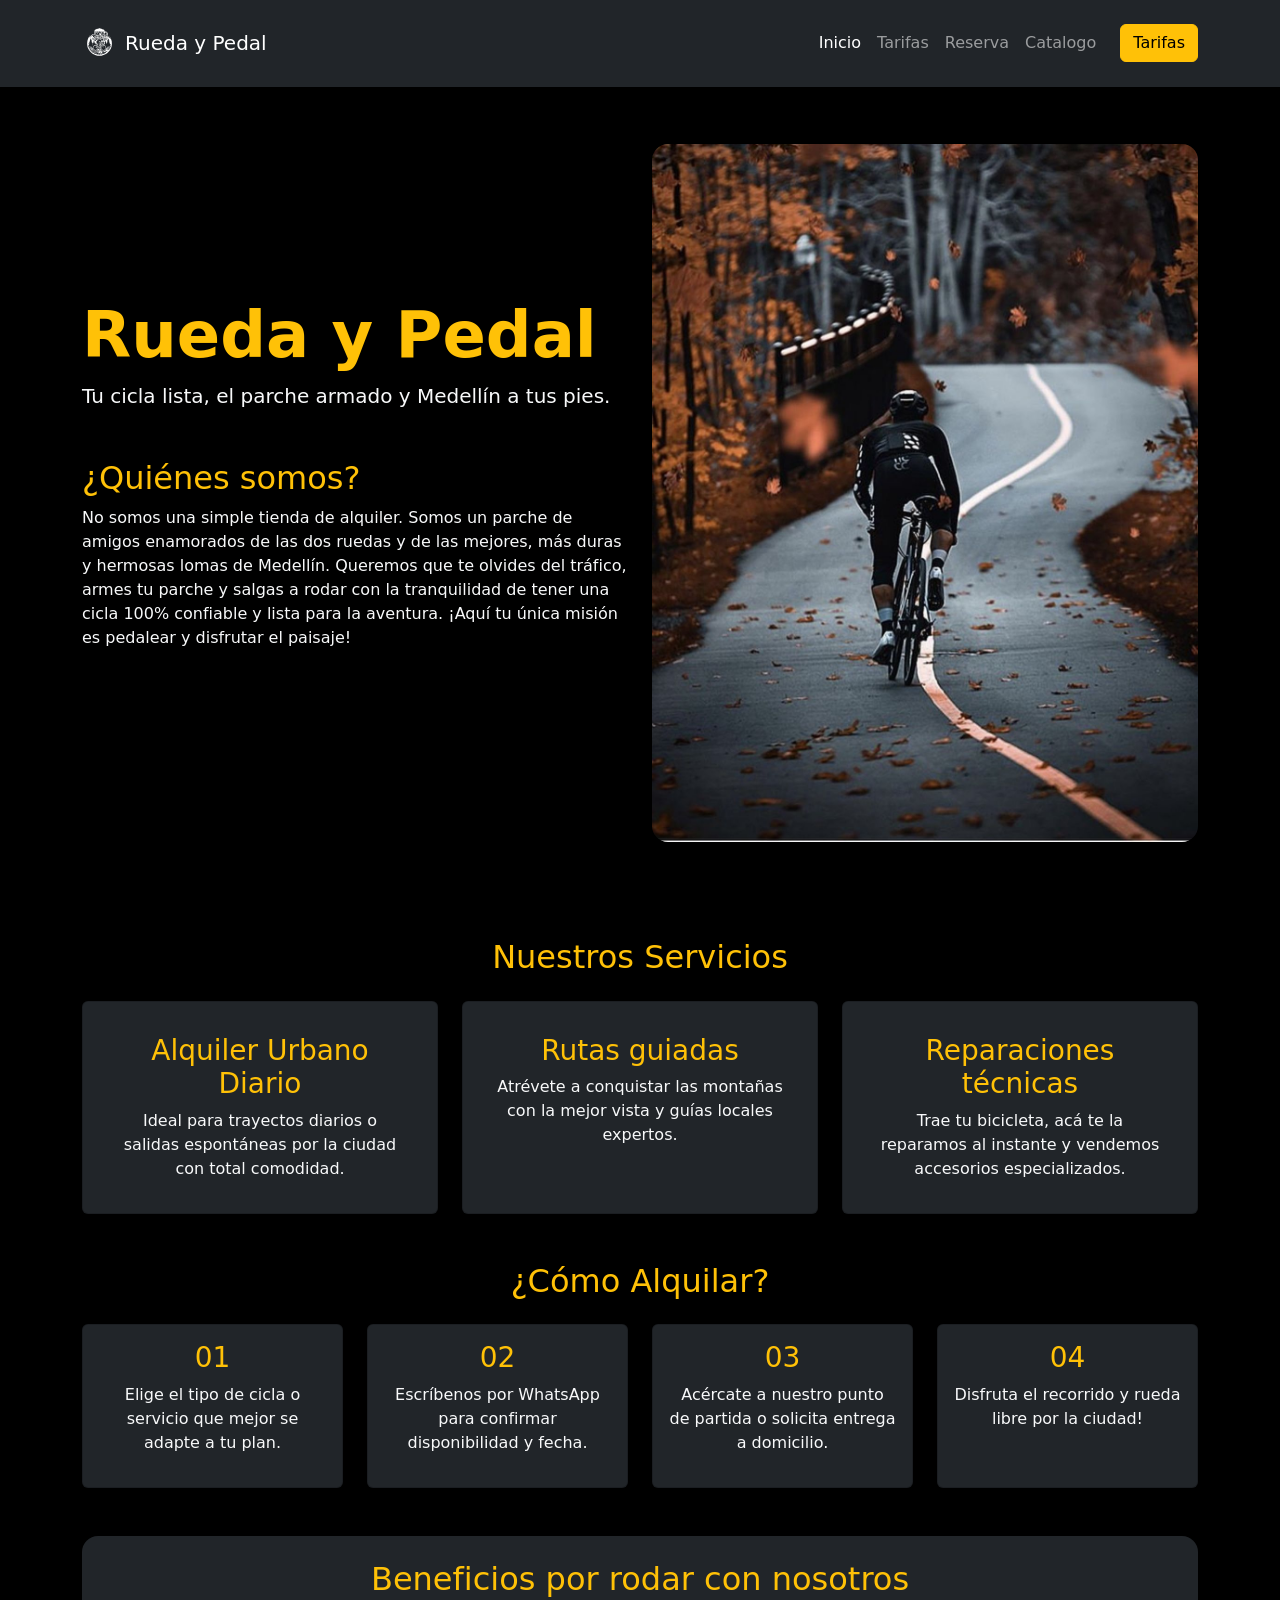
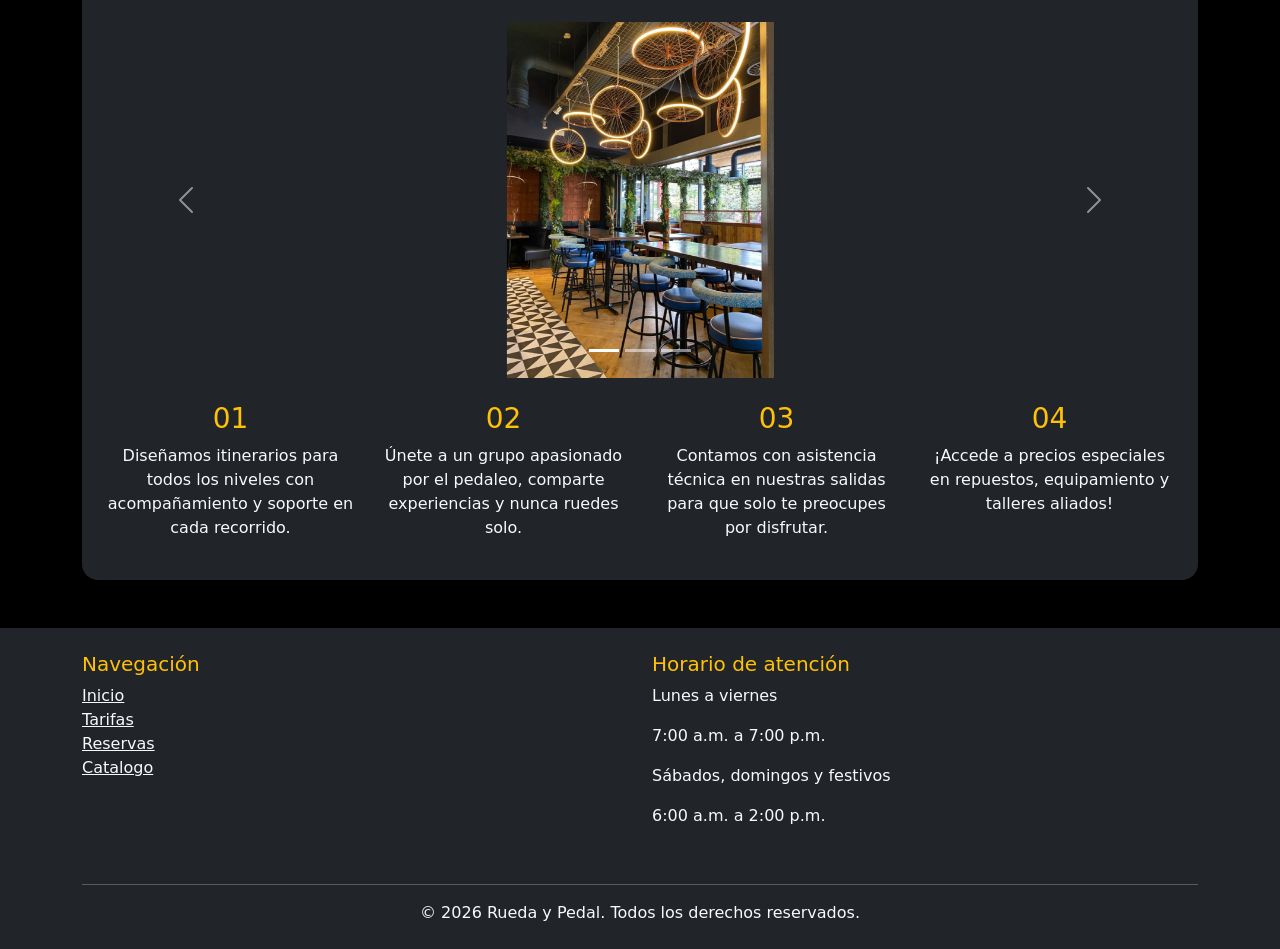
==== commit 069ca81e: "feat: migrate website to Bootstrap" ====
--- a/index.html
+++ b/index.html
@@ -1,204 +1,345 @@
+
 <!doctype html>
 <html lang="es">
-  <head>
-    <meta charset="UTF-8" />
-    <meta name="viewport" content="width=device-width, initial-scale=1.0" />
+<head>
+    <meta charset="UTF-8">
+    <meta name="viewport" content="width=device-width, initial-scale=1.0">
+
     <title>Rueda Libre || Alquiler de bicicletas Medellín</title>
-    <link rel="stylesheet" href="style.css" />
-  </head>
-  <body>
-    <nav class="Navbar">
-      <div class="logo">
-        <img class="logo-icon" src="img/Logo.svg" alt="Logo-parche" />
-        <span class="logo-text">Rueda y Pedal</span>
-      </div>
-
-      <ul class="nav-links">
-        <li><a href="index.html" class="active">Inicio</a></li>
-        <li><a href="tarifas.html">Tarifas</a></li>
-        <li><a href="Reserva.html">Reserva</a></li>
-        <li><a href="Catalogo.html">Catalogo</a></li>
-      </ul>
-
-      <button class="Boton-1" onclick="location.href = 'tarifas.html'">
-        Tarifas
-      </button>
+
+    <link href="https://cdn.jsdelivr.net/npm/bootstrap@5.3.8/dist/css/bootstrap.min.css" rel="stylesheet">
+</head>
+
+<body class="bg-black text-light">
+
+    <nav class="navbar navbar-expand-lg navbar-dark bg-dark fixed-top">
+        <div class="container">
+
+            <a class="navbar-brand d-flex align-items-center" href="index.html">
+                <img src="img/Logo.svg" alt="Logo" width="35" class="me-2">
+                Rueda y Pedal
+            </a>
+
+            <button class="navbar-toggler" type="button"
+                data-bs-toggle="collapse" data-bs-target="#navbar">
+                <span class="navbar-toggler-icon"></span>
+            </button>
+
+            <div class="collapse navbar-collapse" id="navbar">
+
+                <ul class="navbar-nav ms-auto mb-2 mb-lg-0">
+                    <li class="nav-item">
+                        <a href="index.html" class="nav-link active">Inicio</a>
+                    </li>
+
+                    <li class="nav-item">
+                        <a href="tarifas.html" class="nav-link">Tarifas</a>
+                    </li>
+
+                    <li class="nav-item">
+                        <a href="Reserva.html" class="nav-link">Reserva</a>
+                    </li>
+
+                    <li class="nav-item">
+                        <a href="Catalogo.html" class="nav-link">Catalogo</a>
+                    </li>
+                </ul>
+
+                <a href="tarifas.html" class="btn btn-warning ms-lg-3">
+                    Tarifas
+                </a>
+
+            </div>
+        </div>
     </nav>
-
-    <header class="hero">
-      <div class="hero-card">
-        <h1 class="title">Rueda y Pedal</h1>
-        <p class="subtitle">
-          Tu cicla lista, el parche armado y Medellín a tus pies.
-        </p>
-        <section id="quienes-somos" class="section-container">
-          <h2>¿Quiénes somos?</h2>
-          <p class="subtitle">
-            No somos una simple tienda de alquiler. somos un parche de amigos
-            enamorados de las dos ruedas y de las mejores, más duras y hermosas
-            lomas de Medellín. Queremos que te olvides del tráfico, armes tu
-            parche y salgas a rodar con la tranquilidad de tener una cicla 100%
-            confiable y lista para la aventura. ¡Aquí tu única misión es
-            pedalear y disfrutar el paisaje!.
-          </p>
+    <header class="container mt-5 pt-5">
+
+        <div class="row align-items-center py-5">
+
+            <div class="col-lg-6 mb-4">
+
+                <h1 class="display-3 fw-bold text-warning">
+                    Rueda y Pedal
+                </h1>
+
+                <p class="lead">
+                    Tu cicla lista, el parche armado y Medellín a tus pies.
+                </p>
+
+                <h2 class="mt-5 text-warning">¿Quiénes somos?</h2>
+
+                <p>
+                    No somos una simple tienda de alquiler. Somos un parche
+                    de amigos enamorados de las dos ruedas y de las mejores,
+                    más duras y hermosas lomas de Medellín.
+
+                    Queremos que te olvides del tráfico, armes tu parche y
+                    salgas a rodar con la tranquilidad de tener una cicla
+                    100% confiable y lista para la aventura.
+
+                    ¡Aquí tu única misión es pedalear y disfrutar el paisaje!
+                </p>
+
+            </div>
+
+            <div class="col-lg-6">
+
+                <img src="img/Cicla.2.jpg"
+                    alt="Bicicleta"
+                    class="img-fluid rounded-4">
+            </div>
+
+        </div>
+    </header>
+    <main>
+        <section class="container my-5">
+
+            <h2 class="text-warning text-center mb-4">
+                Nuestros Servicios
+            </h2>
+
+            <div class="row g-4">
+
+                <div class="col-md-4">
+                    <div class="card bg-dark text-light h-100 p-3">
+                        <div class="card-body text-center">
+                            <h3 class="card-title text-warning">
+                                Alquiler Urbano Diario
+                            </h3>
+
+                            <p class="card-text">
+                                Ideal para trayectos diarios o salidas
+                                espontáneas por la ciudad con total comodidad.
+                            </p>
+                        </div>
+                    </div>
+                </div>
+
+                <div class="col-md-4">
+                    <div class="card bg-dark text-light h-100 p-3">
+                        <div class="card-body text-center">
+                            <h3 class="card-title text-warning">
+                                Rutas guiadas
+                            </h3>
+
+                            <p class="card-text">
+                                Atrévete a conquistar las montañas con la
+                                mejor vista y guías locales expertos.
+                            </p>
+                        </div>
+                    </div>
+                </div>
+
+                <div class="col-md-4">
+                    <div class="card bg-dark text-light h-100 p-3">
+                        <div class="card-body text-center">
+                            <h3 class="card-title text-warning">
+                                Reparaciones técnicas
+                            </h3>
+
+                            <p class="card-text">
+                                Trae tu bicicleta, acá te la reparamos al
+                                instante y vendemos accesorios especializados.
+                            </p>
+                        </div>
+                    </div>
+                </div>
+
+            </div>
         </section>
-      </div>
-
-      <div class="hero-image-wrapper">
-        <img
-          src="img/Cicla.2.jpg"
-          alt="portada-bicicleta"
-          class="portada-bici"
-        />
-      </div>
-    </header>
-
-    <main>
-      <section id="servicios" class="section-container">
-        <h2>Nuestros Servicios</h2>
-        <div class="servicios-grid">
-          <div class="card-servicio">
-            <div class="card-inner">
-              <div class="card-front">
-                <h3>Alquiler Urbano Diario</h3>
-              </div>
-              <div class="card-back">
-                <p>
-                  Ideal para trayectos diarios o salidas espontáneas por la
-                  ciudad con total comodidad.
-                </p>
-              </div>
-            </div>
-          </div>
-
-          <div class="card-servicio">
-            <div class="card-inner">
-              <div class="card-front">
-                <h3>Rutas guiadas</h3>
-              </div>
-              <div class="card-back">
-                <p>
-                  Atrévete a conquistar las montañas con la mejor vista y guías
-                  locales expertos.
-                </p>
-              </div>
-            </div>
-          </div>
-
-          <div class="card-servicio">
-            <div class="card-inner">
-              <div class="card-front">
-                <h3>Reparaciones técnicas</h3>
-              </div>
-              <div class="card-back">
-                <p>
-                  Trae tu bicicleta, acá te la reparamos al instante y vendemos
-                  accesorios especializados.
-                </p>
-              </div>
-            </div>
-          </div>
-        </div>
-      </section>
-
-      <section id="como-alquilar" class="section-container">
-        <h2>¿Cómo Alquilar?</h2>
-
-        <div class="pasos-grid">
-          <div class="paso-card">
-            <div class="paso-numero">01</div>
-            <p>
-              Elige el tipo de cicla o servicio que mejor se adapte a tu plan.
+
+        <section class="container my-5">
+
+            <h2 class="text-warning text-center mb-4">
+                ¿Cómo Alquilar?
+            </h2>
+
+            <div class="row g-4">
+
+                <div class="col-md-6 col-lg-3">
+                    <div class="card bg-dark text-light text-center h-100 p-3">
+                        <h3 class="text-warning">01</h3>
+                        <p>
+                            Elige el tipo de cicla o servicio que mejor
+                            se adapte a tu plan.
+                        </p>
+                    </div>
+                </div>
+
+                <div class="col-md-6 col-lg-3">
+                    <div class="card bg-dark text-light text-center h-100 p-3">
+                        <h3 class="text-warning">02</h3>
+                        <p>
+                            Escríbenos por WhatsApp para confirmar
+                            disponibilidad y fecha.
+                        </p>
+                    </div>
+                </div>
+
+                <div class="col-md-6 col-lg-3">
+                    <div class="card bg-dark text-light text-center h-100 p-3">
+                        <h3 class="text-warning">03</h3>
+                        <p>
+                            Acércate a nuestro punto de partida o
+                            solicita entrega a domicilio.
+                        </p>
+                    </div>
+                </div>
+
+                <div class="col-md-6 col-lg-3">
+                    <div class="card bg-dark text-light text-center h-100 p-3">
+                        <h3 class="text-warning">04</h3>
+                        <p>
+                            Disfruta el recorrido y rueda libre
+                            por la ciudad!
+                        </p>
+                    </div>
+                </div>
+
+            </div>
+        </section>
+        <section class="container my-5">
+
+            <div class="bg-dark rounded-4 p-4">
+
+                <h2 class="text-warning text-center mb-4">
+                    Beneficios por rodar con nosotros
+                </h2>
+
+              <div id="carouselTienda" class="carousel slide mb-4" data-bs-ride="carousel">
+
+    <div class="carousel-indicators">
+        <button type="button" data-bs-target="#carouselTienda"
+            data-bs-slide-to="0" class="active"
+            aria-current="true" aria-label="Imagen 1"></button>
+
+        <button type="button" data-bs-target="#carouselTienda"
+            data-bs-slide-to="1" aria-label="Imagen 2"></button>
+
+        <button type="button" data-bs-target="#carouselTienda"
+            data-bs-slide-to="2" aria-label="Imagen 3"></button>
+    </div>
+
+    <div class="carousel-inner rounded-4">
+
+        <div class="carousel-item active">
+            <img src="./img/site.jpg"
+                class="d-block w-25 img-fluid mx-auto"
+                alt="Foto de la tienda">
+        </div>
+
+        <div class="carousel-item">
+            <img src="./img/vintage.jpg"
+                class="d-block w-25 img-fluid  mx-auto"
+                alt="Cicla vintage de la tienda">
+        </div>
+
+        <div class="carousel-item">
+            <img src="./img/electronica.jpg"
+                class="d-block w-25 img-fluid mx-auto"
+                alt="Bicicletas de la tienda">
+        </div>
+
+    </div>
+
+    <button class="carousel-control-prev" type="button"
+        data-bs-target="#carouselTienda" data-bs-slide="prev">
+        <span class="carousel-control-prev-icon"
+            aria-hidden="true"></span>
+        <span class="visually-hidden">Anterior</span>
+    </button>
+
+    <button class="carousel-control-next" type="button"
+        data-bs-target="#carouselTienda" data-bs-slide="next">
+        <span class="carousel-control-next-icon"
+            aria-hidden="true"></span>
+        <span class="visually-hidden">Siguiente</span>
+    </button>
+
+</div>
+                <div class="row g-4">
+
+                    <div class="col-md-6 col-lg-3">
+                        <div class="text-center">
+                            <h3 class="text-warning">01</h3>
+                            <p>
+                                Diseñamos itinerarios para todos los niveles
+                                con acompañamiento y soporte en cada recorrido.
+                            </p>
+                        </div>
+                    </div>
+
+                    <div class="col-md-6 col-lg-3">
+                        <div class="text-center">
+                            <h3 class="text-warning">02</h3>
+                            <p>
+                                Únete a un grupo apasionado por el pedaleo,
+                                comparte experiencias y nunca ruedes solo.
+                            </p>
+                        </div>
+                    </div>
+
+                    <div class="col-md-6 col-lg-3">
+                        <div class="text-center">
+                            <h3 class="text-warning">03</h3>
+                            <p>
+                                Contamos con asistencia técnica en nuestras
+                                salidas para que solo te preocupes por disfrutar.
+                            </p>
+                        </div>
+                    </div>
+
+                    <div class="col-md-6 col-lg-3">
+                        <div class="text-center">
+                            <h3 class="text-warning">04</h3>
+                            <p>
+                                ¡Accede a precios especiales en repuestos,
+                                equipamiento y talleres aliados!
+                            </p>
+                        </div>
+                    </div>
+
+                </div>
+            </div>
+        </section>
+
+    </main>
+
+    <footer class="bg-dark text-light mt-5 p-4">
+
+        <div class="container">
+
+            <div class="row">
+
+                <div class="col-md-6 mb-4">
+                    <h5 class="text-warning">Navegación</h5>
+
+                    <a href="index.html" class="d-block text-light">Inicio</a>
+                    <a href="tarifas.html" class="d-block text-light">Tarifas</a>
+                    <a href="Reserva.html" class="d-block text-light">Reservas</a>
+                    <a href="Catalogo.html" class="d-block text-light">Catalogo</a>
+                </div>
+
+                <div class="col-md-6 mb-4">
+                    <h5 class="text-warning">Horario de atención</h5>
+
+                    <p>Lunes a viernes</p>
+                    <p>7:00 a.m. a 7:00 p.m.</p>
+                    <p>Sábados, domingos y festivos</p>
+                    <p>6:00 a.m. a 2:00 p.m.</p>
+                </div>
+
+            </div>
+            <hr>
+            <p class="text-center mb-0">
+                &copy; 2026 Rueda y Pedal. Todos los derechos reservados.
             </p>
-          </div>
-          <div class="paso-card">
-            <div class="paso-numero">02</div>
-            <p>
-              Escríbenos por WhatsApp para confirmar disponibilidad y fecha.
-            </p>
-          </div>
-          <div class="paso-card">
-            <div class="paso-numero">03</div>
-            <p>
-              Acércate a nuestro punto de partida o solicita entrega a
-              domicilio.
-            </p>
-          </div>
-          <div class="paso-card">
-            <div class="paso-numero">04</div>
-            <p>¡Disfruta el recorrido y rueda libre por la ciudad!</p>
-          </div>
-        </div>
-
-        <div class="beneficios-container">
-          <h2>Beneficios por rodar con nosotros</h2>
-          <img class="setting-logo" src="img/site.jpg" alt="Foto tienda" />
-
-          <section id="como-alquilar" class="section-container">
-            <div class="pasos-grid">
-              <div class="paso-card">
-                <div class="paso-numero">01</div>
-
-                <p>
-                  Diseñamos itinerarios para todos los niveles con
-                  acompañamiento y soporte en cada recorrido
-                </p>
-              </div>
-              <div class="paso-card">
-                <div class="paso-numero">02</div>
-                <p>
-                  Únete a un grupo apasionado por el pedaleo, comparte
-                  experiencias y nunca ruedes solo..
-                </p>
-              </div>
-              <div class="paso-card">
-                <div class="paso-numero">03</div>
-                <p>
-                  Contamos con asistencia técnica en nuestras salidas para que
-                  solo te preocupes por disfrutar.
-                </p>
-              </div>
-              <div class="paso-card">
-                <div class="paso-numero">04</div>
-                <p>
-                  ¡Accede a precios especiales en repuestos, equipamiento y
-                  talleres aliados.!
-                </p>
-              </div>
-            </div>
-          </section>
-        </div>
-      </section>
-    </main>
-
-    <footer>
-      <p>&copy; 2026 Rueda y Pedal. Todos los derechos reservados.</p>
-
-      <section class="Footer">
-        <div class="footer-servicios">
-          <h3 class="title-footer">Horario de atencion</h3>
-          <a href="./index.html">
-            <p>Inicio</p>
-          </a>
-          <a href="./tarifas.html">
-            <p>Tarifas</p>
-          </a>
-          <a href="./Reserva.html">
-            <p>Reservas</p>
-          </a>
-          <a href="./Catalogo.html">
-            <p>Catalogo</p>
-          </a>
-        </div>
-
-        <div class="footer-Horario">
-          <h3 class="title-footer">Horario de atencion</h3>
-          <p>Lunes a viernes</p>
-          <p>7:00 a.m. a 7:00 p.m.</p>
-          <p>Sabados, domingos y festivos</p>
-          <p>6:00 a.m. a 2:00 p.m.</p>
-        </div>
-      </section>
+
+        </div>
+
     </footer>
-  </body>
+
+    <script src="https://cdn.jsdelivr.net/npm/bootstrap@5.3.8/dist/js/bootstrap.bundle.min.js"></script>
+
+</body>
 </html>
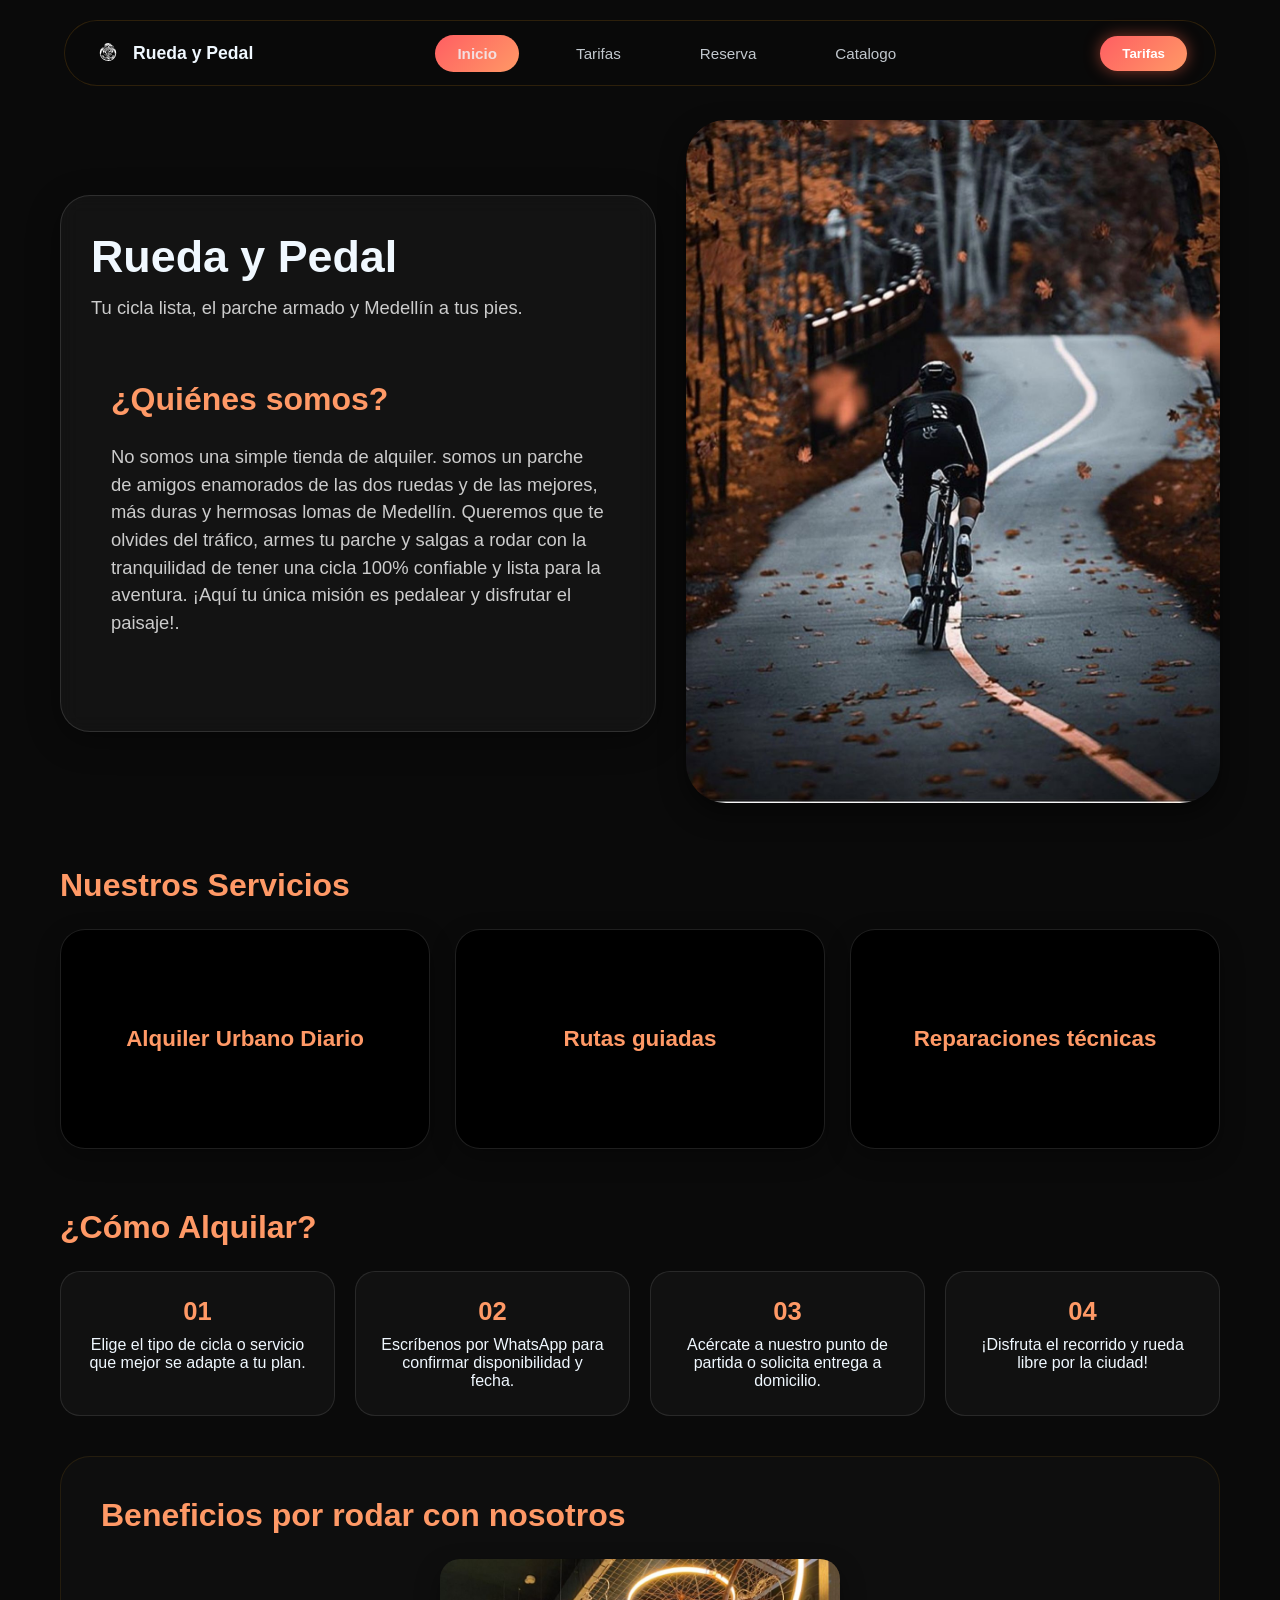
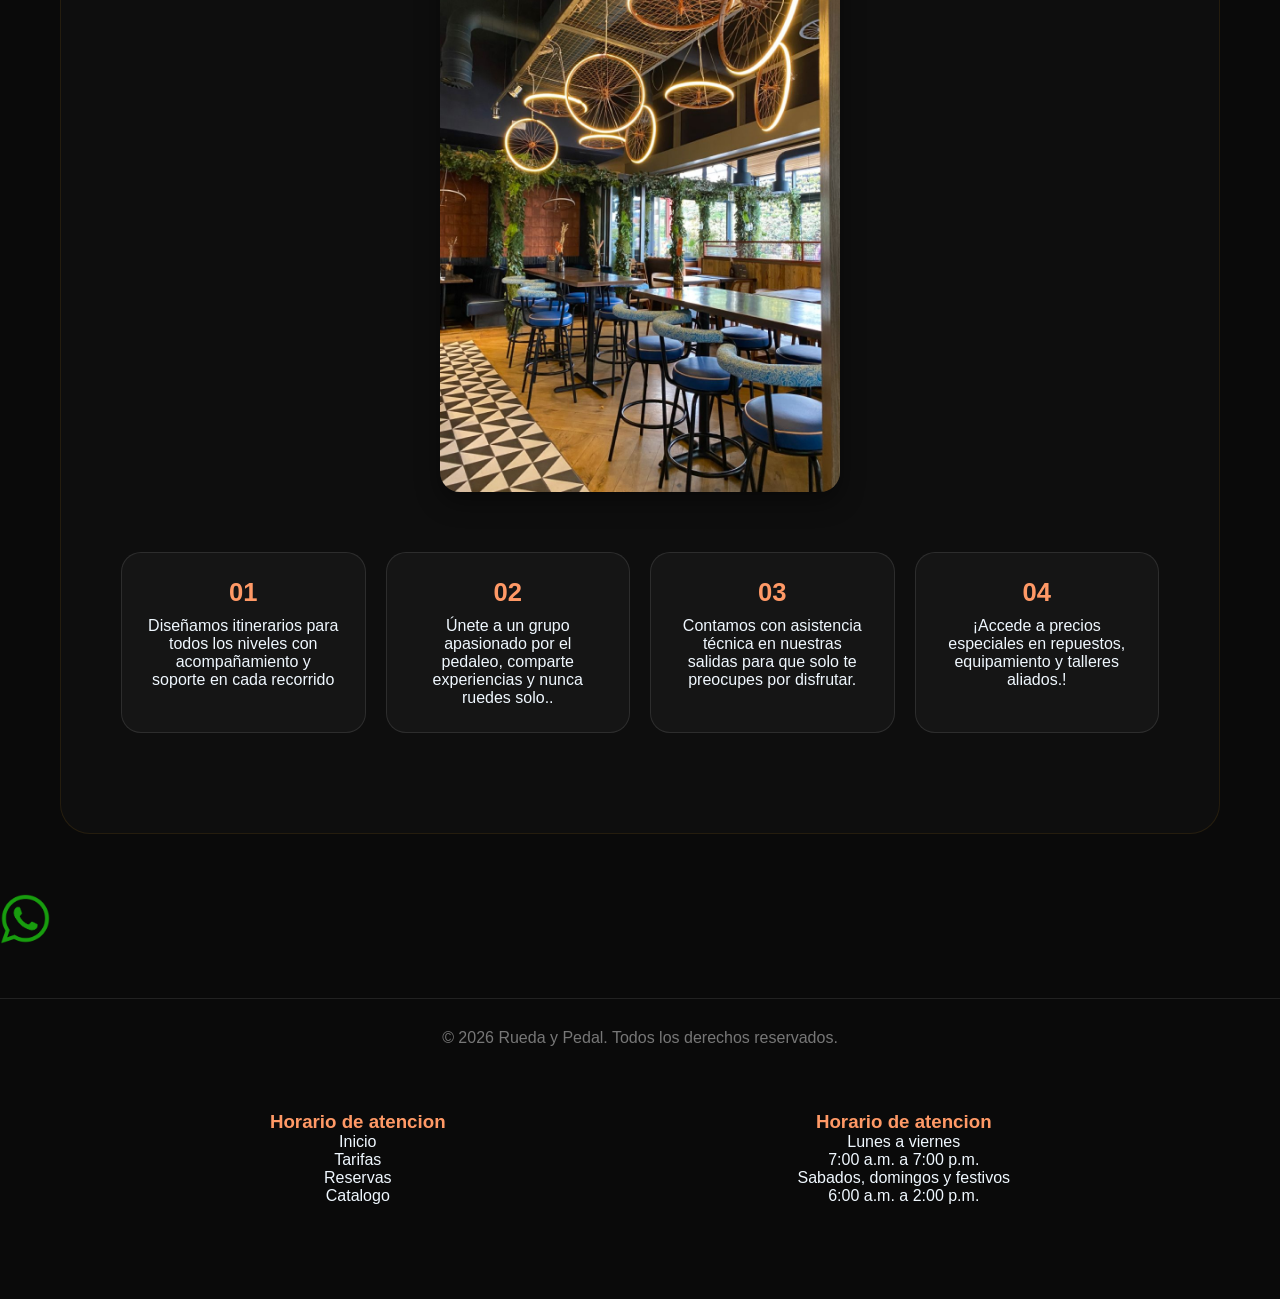
==== commit 256e2449: "feat: add WhatsApp button with styling" ====
--- a/index.html
+++ b/index.html
@@ -1,345 +1,216 @@
-
 <!doctype html>
 <html lang="es">
-<head>
-    <meta charset="UTF-8">
-    <meta name="viewport" content="width=device-width, initial-scale=1.0">
-
+  <head>
+    <meta charset="UTF-8" />
+    <meta name="viewport" content="width=device-width, initial-scale=1.0" />
     <title>Rueda Libre || Alquiler de bicicletas Medellín</title>
-
-    <link href="https://cdn.jsdelivr.net/npm/bootstrap@5.3.8/dist/css/bootstrap.min.css" rel="stylesheet">
-</head>
-
-<body class="bg-black text-light">
-
-    <nav class="navbar navbar-expand-lg navbar-dark bg-dark fixed-top">
-        <div class="container">
-
-            <a class="navbar-brand d-flex align-items-center" href="index.html">
-                <img src="img/Logo.svg" alt="Logo" width="35" class="me-2">
-                Rueda y Pedal
-            </a>
-
-            <button class="navbar-toggler" type="button"
-                data-bs-toggle="collapse" data-bs-target="#navbar">
-                <span class="navbar-toggler-icon"></span>
-            </button>
-
-            <div class="collapse navbar-collapse" id="navbar">
-
-                <ul class="navbar-nav ms-auto mb-2 mb-lg-0">
-                    <li class="nav-item">
-                        <a href="index.html" class="nav-link active">Inicio</a>
-                    </li>
-
-                    <li class="nav-item">
-                        <a href="tarifas.html" class="nav-link">Tarifas</a>
-                    </li>
-
-                    <li class="nav-item">
-                        <a href="Reserva.html" class="nav-link">Reserva</a>
-                    </li>
-
-                    <li class="nav-item">
-                        <a href="Catalogo.html" class="nav-link">Catalogo</a>
-                    </li>
-                </ul>
-
-                <a href="tarifas.html" class="btn btn-warning ms-lg-3">
-                    Tarifas
-                </a>
-
-            </div>
-        </div>
+    <link rel="stylesheet" href="style.css" />
+  </head>
+  <body>
+    <nav class="Navbar">
+      <div class="logo">
+        <img class="logo-icon" src="img/Logo.svg" alt="Logo-parche" />
+        <span class="logo-text">Rueda y Pedal</span>
+      </div>
+       <input type="checkbox" id="menu" class="menu-checkbox" aria-label="Mostrar navegación" />
+
+<label for="menu" class="menu-hamburguesa">
+  <span class="menu-icon" aria-hidden="true"></span>
+  <span class="menu-icon" aria-hidden="true"></span>
+  <span class="menu-icon" aria-hidden="true"></span>
+</label>
+
+      <ul class="nav-links">
+        <li><a href="index.html" class="active">Inicio</a></li>
+        <li><a href="tarifas.html">Tarifas</a></li>
+        <li><a href="Reserva.html">Reserva</a></li>
+        <li><a href="Catalogo.html">Catalogo</a></li>
+      </ul>
+
+      <button class="Boton-1" onclick="location.href = 'tarifas.html'">
+        Tarifas
+      </button>
     </nav>
-    <header class="container mt-5 pt-5">
-
-        <div class="row align-items-center py-5">
-
-            <div class="col-lg-6 mb-4">
-
-                <h1 class="display-3 fw-bold text-warning">
-                    Rueda y Pedal
-                </h1>
-
-                <p class="lead">
-                    Tu cicla lista, el parche armado y Medellín a tus pies.
-                </p>
-
-                <h2 class="mt-5 text-warning">¿Quiénes somos?</h2>
-
-                <p>
-                    No somos una simple tienda de alquiler. Somos un parche
-                    de amigos enamorados de las dos ruedas y de las mejores,
-                    más duras y hermosas lomas de Medellín.
-
-                    Queremos que te olvides del tráfico, armes tu parche y
-                    salgas a rodar con la tranquilidad de tener una cicla
-                    100% confiable y lista para la aventura.
-
-                    ¡Aquí tu única misión es pedalear y disfrutar el paisaje!
-                </p>
-
-            </div>
-
-            <div class="col-lg-6">
-
-                <img src="img/Cicla.2.jpg"
-                    alt="Bicicleta"
-                    class="img-fluid rounded-4">
-            </div>
-
-        </div>
+
+    <header class="hero">
+      <div class="hero-card">
+        <h1 class="title">Rueda y Pedal</h1>
+        <p class="subtitle">
+          Tu cicla lista, el parche armado y Medellín a tus pies.
+        </p>
+        <section id="quienes-somos" class="section-container">
+          <h2>¿Quiénes somos?</h2>
+          <p class="subtitle">
+            No somos una simple tienda de alquiler. somos un parche de amigos
+            enamorados de las dos ruedas y de las mejores, más duras y hermosas
+            lomas de Medellín. Queremos que te olvides del tráfico, armes tu
+            parche y salgas a rodar con la tranquilidad de tener una cicla 100%
+            confiable y lista para la aventura. ¡Aquí tu única misión es
+            pedalear y disfrutar el paisaje!.
+          </p>
+        </section>
+      </div>
+
+      <div class="hero-image-wrapper">
+        <img
+          src="img/Cicla.2.jpg"
+          alt="portada-bicicleta"
+          class="portada-bici"
+        />
+      </div>
     </header>
+
     <main>
-        <section class="container my-5">
-
-            <h2 class="text-warning text-center mb-4">
-                Nuestros Servicios
-            </h2>
-
-            <div class="row g-4">
-
-                <div class="col-md-4">
-                    <div class="card bg-dark text-light h-100 p-3">
-                        <div class="card-body text-center">
-                            <h3 class="card-title text-warning">
-                                Alquiler Urbano Diario
-                            </h3>
-
-                            <p class="card-text">
-                                Ideal para trayectos diarios o salidas
-                                espontáneas por la ciudad con total comodidad.
-                            </p>
-                        </div>
-                    </div>
-                </div>
-
-                <div class="col-md-4">
-                    <div class="card bg-dark text-light h-100 p-3">
-                        <div class="card-body text-center">
-                            <h3 class="card-title text-warning">
-                                Rutas guiadas
-                            </h3>
-
-                            <p class="card-text">
-                                Atrévete a conquistar las montañas con la
-                                mejor vista y guías locales expertos.
-                            </p>
-                        </div>
-                    </div>
-                </div>
-
-                <div class="col-md-4">
-                    <div class="card bg-dark text-light h-100 p-3">
-                        <div class="card-body text-center">
-                            <h3 class="card-title text-warning">
-                                Reparaciones técnicas
-                            </h3>
-
-                            <p class="card-text">
-                                Trae tu bicicleta, acá te la reparamos al
-                                instante y vendemos accesorios especializados.
-                            </p>
-                        </div>
-                    </div>
-                </div>
-
-            </div>
-        </section>
-
-        <section class="container my-5">
-
-            <h2 class="text-warning text-center mb-4">
-                ¿Cómo Alquilar?
-            </h2>
-
-            <div class="row g-4">
-
-                <div class="col-md-6 col-lg-3">
-                    <div class="card bg-dark text-light text-center h-100 p-3">
-                        <h3 class="text-warning">01</h3>
-                        <p>
-                            Elige el tipo de cicla o servicio que mejor
-                            se adapte a tu plan.
-                        </p>
-                    </div>
-                </div>
-
-                <div class="col-md-6 col-lg-3">
-                    <div class="card bg-dark text-light text-center h-100 p-3">
-                        <h3 class="text-warning">02</h3>
-                        <p>
-                            Escríbenos por WhatsApp para confirmar
-                            disponibilidad y fecha.
-                        </p>
-                    </div>
-                </div>
-
-                <div class="col-md-6 col-lg-3">
-                    <div class="card bg-dark text-light text-center h-100 p-3">
-                        <h3 class="text-warning">03</h3>
-                        <p>
-                            Acércate a nuestro punto de partida o
-                            solicita entrega a domicilio.
-                        </p>
-                    </div>
-                </div>
-
-                <div class="col-md-6 col-lg-3">
-                    <div class="card bg-dark text-light text-center h-100 p-3">
-                        <h3 class="text-warning">04</h3>
-                        <p>
-                            Disfruta el recorrido y rueda libre
-                            por la ciudad!
-                        </p>
-                    </div>
-                </div>
-
-            </div>
-        </section>
-        <section class="container my-5">
-
-            <div class="bg-dark rounded-4 p-4">
-
-                <h2 class="text-warning text-center mb-4">
-                    Beneficios por rodar con nosotros
-                </h2>
-
-              <div id="carouselTienda" class="carousel slide mb-4" data-bs-ride="carousel">
-
-    <div class="carousel-indicators">
-        <button type="button" data-bs-target="#carouselTienda"
-            data-bs-slide-to="0" class="active"
-            aria-current="true" aria-label="Imagen 1"></button>
-
-        <button type="button" data-bs-target="#carouselTienda"
-            data-bs-slide-to="1" aria-label="Imagen 2"></button>
-
-        <button type="button" data-bs-target="#carouselTienda"
-            data-bs-slide-to="2" aria-label="Imagen 3"></button>
-    </div>
-
-    <div class="carousel-inner rounded-4">
-
-        <div class="carousel-item active">
-            <img src="./img/site.jpg"
-                class="d-block w-25 img-fluid mx-auto"
-                alt="Foto de la tienda">
-        </div>
-
-        <div class="carousel-item">
-            <img src="./img/vintage.jpg"
-                class="d-block w-25 img-fluid  mx-auto"
-                alt="Cicla vintage de la tienda">
-        </div>
-
-        <div class="carousel-item">
-            <img src="./img/electronica.jpg"
-                class="d-block w-25 img-fluid mx-auto"
-                alt="Bicicletas de la tienda">
-        </div>
-
-    </div>
-
-    <button class="carousel-control-prev" type="button"
-        data-bs-target="#carouselTienda" data-bs-slide="prev">
-        <span class="carousel-control-prev-icon"
-            aria-hidden="true"></span>
-        <span class="visually-hidden">Anterior</span>
-    </button>
-
-    <button class="carousel-control-next" type="button"
-        data-bs-target="#carouselTienda" data-bs-slide="next">
-        <span class="carousel-control-next-icon"
-            aria-hidden="true"></span>
-        <span class="visually-hidden">Siguiente</span>
-    </button>
-
-</div>
-                <div class="row g-4">
-
-                    <div class="col-md-6 col-lg-3">
-                        <div class="text-center">
-                            <h3 class="text-warning">01</h3>
-                            <p>
-                                Diseñamos itinerarios para todos los niveles
-                                con acompañamiento y soporte en cada recorrido.
-                            </p>
-                        </div>
-                    </div>
-
-                    <div class="col-md-6 col-lg-3">
-                        <div class="text-center">
-                            <h3 class="text-warning">02</h3>
-                            <p>
-                                Únete a un grupo apasionado por el pedaleo,
-                                comparte experiencias y nunca ruedes solo.
-                            </p>
-                        </div>
-                    </div>
-
-                    <div class="col-md-6 col-lg-3">
-                        <div class="text-center">
-                            <h3 class="text-warning">03</h3>
-                            <p>
-                                Contamos con asistencia técnica en nuestras
-                                salidas para que solo te preocupes por disfrutar.
-                            </p>
-                        </div>
-                    </div>
-
-                    <div class="col-md-6 col-lg-3">
-                        <div class="text-center">
-                            <h3 class="text-warning">04</h3>
-                            <p>
-                                ¡Accede a precios especiales en repuestos,
-                                equipamiento y talleres aliados!
-                            </p>
-                        </div>
-                    </div>
-
-                </div>
-            </div>
-        </section>
+      <section id="servicios" class="section-container">
+        <h2>Nuestros Servicios</h2>
+        <div class="servicios-grid">
+          <div class="card-servicio">
+            <div class="card-inner">
+              <div class="card-front">
+                <h3>Alquiler Urbano Diario</h3>
+              </div>
+              <div class="card-back">
+                <p>
+                  Ideal para trayectos diarios o salidas espontáneas por la
+                  ciudad con total comodidad.
+                </p>
+              </div>
+            </div>
+          </div>
+
+          <div class="card-servicio">
+            <div class="card-inner">
+              <div class="card-front">
+                <h3>Rutas guiadas</h3>
+              </div>
+              <div class="card-back">
+                <p>
+                  Atrévete a conquistar las montañas con la mejor vista y guías
+                  locales expertos.
+                </p>
+              </div>
+            </div>
+          </div>
+
+          <div class="card-servicio">
+            <div class="card-inner">
+              <div class="card-front">
+                <h3>Reparaciones técnicas</h3>
+              </div>
+              <div class="card-back">
+                <p>
+                  Trae tu bicicleta, acá te la reparamos al instante y vendemos
+                  accesorios especializados.
+                </p>
+              </div>
+            </div>
+          </div>
+        </div>
+      </section>
+
+      <section id="como-alquilar" class="section-container">
+        <h2>¿Cómo Alquilar?</h2>
+
+        <div class="pasos-grid">
+          <div class="paso-card">
+            <div class="paso-numero">01</div>
+            <p>
+              Elige el tipo de cicla o servicio que mejor se adapte a tu plan.
+            </p>
+          </div>
+          <div class="paso-card">
+            <div class="paso-numero">02</div>
+            <p>
+              Escríbenos por WhatsApp para confirmar disponibilidad y fecha.
+            </p>
+          </div>
+          <div class="paso-card">
+            <div class="paso-numero">03</div>
+            <p>
+              Acércate a nuestro punto de partida o solicita entrega a
+              domicilio.
+            </p>
+          </div>
+          <div class="paso-card">
+            <div class="paso-numero">04</div>
+            <p>¡Disfruta el recorrido y rueda libre por la ciudad!</p>
+          </div>
+        </div>
+
+        <div class="beneficios-container">
+          <h2>Beneficios por rodar con nosotros</h2>
+          <img class="setting-logo" src="img/site.jpg" alt="Foto tienda" />
+
+          <section id="como-alquilar" class="section-container">
+            <div class="pasos-grid">
+              <div class="paso-card">
+                <div class="paso-numero">01</div>
+
+                <p>
+                  Diseñamos itinerarios para todos los niveles con
+                  acompañamiento y soporte en cada recorrido
+                </p>
+              </div>
+              <div class="paso-card">
+                <div class="paso-numero">02</div>
+                <p>
+                  Únete a un grupo apasionado por el pedaleo, comparte
+                  experiencias y nunca ruedes solo..
+                </p>
+              </div>
+              <div class="paso-card">
+                <div class="paso-numero">03</div>
+                <p>
+                  Contamos con asistencia técnica en nuestras salidas para que
+                  solo te preocupes por disfrutar.
+                </p>
+              </div>
+              <div class="paso-card">
+                <div class="paso-numero">04</div>
+                <p>
+                  ¡Accede a precios especiales en repuestos, equipamiento y
+                  talleres aliados.!
+                </p>
+              </div>
+            </div>
+          </section>
+        </div>
+      </section>
+
 
     </main>
-
-    <footer class="bg-dark text-light mt-5 p-4">
-
-        <div class="container">
-
-            <div class="row">
-
-                <div class="col-md-6 mb-4">
-                    <h5 class="text-warning">Navegación</h5>
-
-                    <a href="index.html" class="d-block text-light">Inicio</a>
-                    <a href="tarifas.html" class="d-block text-light">Tarifas</a>
-                    <a href="Reserva.html" class="d-block text-light">Reservas</a>
-                    <a href="Catalogo.html" class="d-block text-light">Catalogo</a>
-                </div>
-
-                <div class="col-md-6 mb-4">
-                    <h5 class="text-warning">Horario de atención</h5>
-
-                    <p>Lunes a viernes</p>
-                    <p>7:00 a.m. a 7:00 p.m.</p>
-                    <p>Sábados, domingos y festivos</p>
-                    <p>6:00 a.m. a 2:00 p.m.</p>
-                </div>
-
-            </div>
-            <hr>
-            <p class="text-center mb-0">
-                &copy; 2026 Rueda y Pedal. Todos los derechos reservados.
-            </p>
-
-        </div>
-
+    <section >
+       <a about="_blank" href="https://wa.me/573000000000"><img src="./img/wpp.png" alt="wpp" class="Boton-wpp"></a>
+      </section>
+
+    <footer>
+      <p>&copy; 2026 Rueda y Pedal. Todos los derechos reservados.</p>
+
+      <section class="Footer">
+        <div class="footer-servicios">
+          <h3 class="title-footer">Horario de atencion</h3>
+          <a href="./index.html">
+            <p>Inicio</p>
+          </a>
+          <a href="./tarifas.html">
+            <p>Tarifas</p>
+          </a>
+          <a href="./Reserva.html">
+            <p>Reservas</p>
+          </a>
+          <a href="./Catalogo.html">
+            <p>Catalogo</p>
+          </a>
+        </div>
+
+        <div class="footer-Horario">
+          <h3 class="title-footer">Horario de atencion</h3>
+          <p>Lunes a viernes</p>
+          <p>7:00 a.m. a 7:00 p.m.</p>
+          <p>Sabados, domingos y festivos</p>
+          <p>6:00 a.m. a 2:00 p.m.</p>
+        </div>
+      </section>
     </footer>
-
-    <script src="https://cdn.jsdelivr.net/npm/bootstrap@5.3.8/dist/js/bootstrap.bundle.min.js"></script>
-
-</body>
+  </body>
 </html>
--- a/style.css
+++ b/style.css
@@ -0,0 +1,589 @@
+* {
+  margin: 0;
+  padding: 0;
+  box-sizing: border-box;
+}
+
+html {
+  scroll-behavior: smooth;
+}
+
+body {
+  background-color: rgb(10, 10, 10);
+  color: aliceblue;
+  font-family: Arial, Helvetica, sans-serif;
+  padding-top: 100px;
+}
+
+nav.Navbar {
+  position: fixed;
+  top: 20px;
+  left: 50%;
+  transform: translateX(-50%);
+  width: 90%;
+  max-width: 1400px;
+  display: flex;
+  justify-content: space-between;
+  align-items: center;
+  padding: 12px 28px;
+  border: 1px solid rgb(246 162 26 / 15%);
+  background: rgba(10, 10, 10, 0.85);
+  backdrop-filter: blur(12px);
+  border-radius: 40px;
+  z-index: 1000;
+}
+
+.menu-hamburguesa {
+  display: none;
+  flex-direction: column;
+  cursor: pointer;
+  gap: 5px;
+}
+
+.menu-checkbox {
+  display: none;
+  position: absolute;
+  width: 1px;
+  height: 1px;
+  padding: 0;
+  margin: -1px;
+  overflow: hidden;
+  clip: rect(0, 0, 0, 0);
+  white-space: nowrap;
+  border: 0;
+}
+
+.menu-checkbox:focus-visible + .menu-hamburguesa {
+  outline: 3px solid aliceblue;
+  outline-offset: 5px;
+}
+
+.menu-hamburguesa span {
+  display: block;
+  width: 25px;
+  height: 3px;
+  background-color: aliceblue;
+}
+
+.logo {
+  display: flex;
+  align-items: center;
+  gap: 10px;
+}
+
+.logo-icon {
+  width: 30px;
+  height: 40px;
+}
+
+.logo-text {
+  font-weight: bold;
+  font-size: 1.1rem;
+  color: aliceblue;
+}
+
+.nav-links {
+  display: flex;
+  list-style: none;
+  gap: 35px;
+  align-items: center;
+}
+
+.nav-links li a {
+  color: rgba(240, 248, 255, 0.8);
+  text-decoration: none;
+  font-size: 0.95rem;
+  display: inline-block;
+  padding: 10px 22px;
+  border-radius: 30px;
+}
+
+.nav-links li a:hover {
+  background-color: rgba(255, 153, 102, 0.2);
+  color: rgba(240, 248, 255, 0.8);
+}
+
+nav.Navbar .active {
+  background: linear-gradient(135deg, #ff5e62, #ff9966);
+  color: rgba(240, 248, 255, 0.8);
+  font-weight: 700;
+}
+
+.nav-links a.active:hover {
+  color: #0a0a0a;
+}
+
+a:focus-visible,
+button:focus-visible,
+input:focus-visible,
+select:focus-visible,
+textarea:focus-visible {
+  outline: 3px solid aliceblue;
+  outline-offset: 3px;
+}
+
+a:hover {
+  text-decoration: underline;
+  text-decoration-thickness: 2px;
+}
+
+#quienes-somos,
+#servicios,
+#como-alquilar {
+  scroll-margin-top: 550px;
+}
+
+.Boton-1 {
+  background: linear-gradient(135deg, #ff5e62, #ff9966);
+  color: white;
+  border: none;
+  padding: 10px 22px;
+  border-radius: 30px;
+  font-weight: bold;
+  cursor: pointer;
+  box-shadow: 0 0 15px rgba(255, 99, 71, 0.5);
+  transition:
+    transform 0.2s ease,
+    box-shadow 0.2s ease;
+}
+.dapage {
+  width: 120px;
+  font-weight: bold;
+}
+
+.Boton-1:hover {
+  transform: scale(1.05);
+  box-shadow: 0 0 20px rgba(255, 99, 71, 0.8);
+}
+
+.hero {
+  display: flex;
+  align-items: center;
+  justify-content: space-between;
+  gap: 30px;
+  max-width: 1200px;
+  margin: 20px auto 60px auto;
+  padding: 0 20px;
+  flex-wrap: wrap;
+}
+
+.hero-card {
+  flex: 1;
+  min-width: 300px;
+  padding: 35px 30px;
+  background: rgba(255, 255, 255, 0.04);
+  backdrop-filter: blur(10px);
+  border: 1px solid rgba(255, 255, 255, 0.12);
+  border-radius: 30px;
+  box-shadow: 0 8px 32px 0 rgba(0, 0, 0, 0.37);
+}
+
+.title {
+  color: aliceblue;
+  text-align: left;
+  font-size: 2.8rem;
+  margin-bottom: 12px;
+}
+
+.subtitle {
+  text-align: left;
+  color: #ccc;
+  font-size: 1.15rem;
+  line-height: 1.5;
+  margin-bottom: 20px;
+}
+
+.hero-image-wrapper {
+  flex: 1;
+  min-width: 300px;
+}
+
+.portada-bici {
+  width: 100%;
+  height: auto;
+  border-radius: 40px;
+  object-fit: cover;
+  box-shadow: 0 10px 25px rgba(0, 0, 0, 0.5);
+}
+
+.setting-logo {
+  width: 100%;
+  max-width: 400px;
+  display: block;
+  margin: 20px auto;
+  border-radius: 20px;
+  box-shadow: 0 10px 25px rgba(0, 0, 0, 0.4);
+}
+
+.section-container {
+  max-width: 1200px;
+  margin: 60px auto;
+  padding: 0 20px;
+}
+
+.section-container h2 {
+  margin-bottom: 25px;
+  color: #ff9966;
+  font-size: 2rem;
+}
+
+.servicios-grid {
+  display: grid;
+  grid-template-columns: repeat(auto-fit, minmax(280px, 1fr));
+  gap: 25px;
+}
+
+.card-servicio {
+  background-color: transparent;
+  height: 220px;
+  perspective: 1000px;
+}
+
+.card-inner {
+  position: relative;
+  width: 100%;
+  height: 100%;
+  text-align: center;
+  transition: transform 0.6s;
+  transform-style: preserve-3d;
+}
+
+.card-servicio:hover .card-inner {
+  transform: rotateY(180deg);
+}
+
+.card-front,
+.card-back {
+  position: absolute;
+  width: 100%;
+  height: 100%;
+  -webkit-backface-visibility: hidden;
+  backface-visibility: hidden;
+  display: flex;
+  flex-direction: column;
+  justify-content: center;
+  align-items: center;
+  padding: 30px;
+  border-radius: 25px;
+  border: 1px solid rgba(255, 255, 255, 0.12);
+  box-shadow: 0 8px 25px rgba(0, 0, 0, 0.3);
+}
+
+.card-front {
+  background: rgb(0, 0, 0);
+  color: aliceblue;
+}
+
+.card-front h3 {
+  font-size: 1.4rem;
+  color: #ff9966;
+}
+
+.card-back {
+  background: linear-gradient(135deg, #ff5e62, #ff9966);
+  color: #fff;
+  transform: rotateY(180deg);
+  text-align: center;
+}
+
+.card-back p {
+  font-size: 1rem;
+  line-height: 1.4;
+  color: #e2e8f0;
+}
+
+.pasos-grid {
+  display: grid;
+  grid-template-columns: repeat(auto-fit, minmax(220px, 1fr));
+  gap: 20px;
+
+}
+
+.paso-card {
+  background: rgba(255, 255, 255, 0.03);
+  border: 1px solid rgba(255, 255, 255, 0.1);
+  padding: 25px;
+  border-radius: 20px;
+  text-align: center;
+  transition: transform 0.3s ease;
+}
+
+.paso-card:hover {
+  transform: translateY(-5px);
+  border-color: rgba(255, 153, 102, 0.4);
+}
+
+.paso-numero {
+  font-size: 1.6rem;
+  font-weight: bold;
+  color: #ff9966;
+  margin-bottom: 10px;
+}
+
+.beneficios-container {
+  background: rgba(255, 255, 255, 0.02);
+  border: 1px solid rgba(246, 162, 26, 0.1);
+  padding: 40px;
+  border-radius: 30px;
+  margin-top: 40px;
+}
+
+footer {
+  text-align: center;
+  padding: 30px;
+  color: #777;
+  border-top: 1px solid #222;
+  margin-top: 50px;
+}
+
+@media (max-width: 768px) {
+  .hero {
+    flex-direction: column;
+  }
+
+  nav.Navbar {
+    flex-wrap: wrap;
+    gap: 0;
+    border-radius: 20px;
+    padding: 12px 18px;
+  }
+
+  .menu-checkbox {
+    display: block;
+  }
+
+  .menu-hamburguesa {
+    display: flex;
+    padding: 8px;
+    gap: 5px;
+    cursor: pointer;
+  }
+
+  .menu-checkbox:checked ~ .nav-links {
+    display: flex;
+  }
+
+  .nav-links {
+    display: none;
+    flex-direction: column;
+    align-items: stretch;
+    flex-basis: 100%;
+    gap: 4px;
+    padding-top: 10px;
+  }
+
+  .nav-links li a {
+    display: block;
+    text-align: center;
+  }
+
+  nav.Navbar > .Boton-1 {
+    display: none;
+  }
+}
+
+.table-responsive {
+  width: 100%;
+  overflow-x: auto;
+  border-radius: 20px;
+  border: 1px solid rgba(255, 255, 255, 0.12);
+  box-shadow: 0 8px 32px 0 rgba(0, 0, 0, 0.37);
+  margin-bottom: 30px;
+}
+
+.tabla-tarifas {
+  width: 100%;
+  border-collapse: collapse;
+  text-align: left;
+  background: rgba(255, 255, 255, 0.03);
+  backdrop-filter: blur(10px);
+}
+
+.tabla-tarifas th {
+  background: rgba(255, 153, 102, 0.15);
+  color: #ff9966;
+  padding: 16px 20px;
+  font-size: 1rem;
+  font-weight: bold;
+  border-bottom: 2px solid rgba(255, 153, 102, 0.3);
+}
+
+.tabla-tarifas td {
+  padding: 16px 20px;
+  border-bottom: 1px solid rgba(255, 255, 255, 0.08);
+  color: #ddd;
+  font-size: 0.98rem;
+}
+
+.tabla-tarifas tbody tr:hover {
+  background: rgba(255, 255, 255, 0.06);
+}
+
+.tabla-tarifas tbody tr:last-child td {
+  border-bottom: none;
+}
+
+.tabla-tarifas td.destacado {
+  font-weight: bold;
+  color: aliceblue;
+}
+
+.tabla-tarifas td.precio {
+  font-weight: bold;
+  color: #ff9966;
+}
+
+.badge {
+  padding: 5px 12px;
+  border-radius: 12px;
+  font-size: 0.85rem;
+  font-weight: bold;
+  display: inline-block;
+}
+.badge.facil {
+  background: rgba(46, 204, 113, 0.2);
+  color: #2ecc71;
+  border: 1px solid rgba(46, 204, 113, 0.4);
+}
+
+.badge.medio {
+  background: rgba(241, 196, 15, 0.2);
+  color: #f1c40f;
+  border: 1px solid rgba(241, 196, 15, 0.4);
+}
+
+.badge.dificil {
+  background: rgba(231, 76, 60, 0.2);
+  color: #e74c3c;
+  border: 1px solid rgba(231, 76, 60, 0.4);
+}
+
+.container-section {
+  display: grid;
+  grid-template-columns: repeat(auto-fit, minmax(220px, 1fr));
+  gap: 20px;
+  margin-bottom: 40px;
+  border: 1px solid rgba(255, 255, 255, 0.1);
+}
+
+.container-benefi {
+  grid-template-columns: repeat(auto-fit, minmax(220px, 1fr));
+  background: rgb(0, 0, 0);
+  border: 1px solid rgba(255, 255, 255, 0.1);
+  padding: 25px;
+  border-radius: 20px;
+  text-align: center;
+  transition: transform 0.3s ease;
+}
+
+.info-box {
+  background: rgba(255, 255, 255, 0.03);
+  border: 1px solid rgba(246, 162, 26, 0.2);
+  border-radius: 25px;
+  padding: 30px;
+  margin-top: 20px;
+}
+
+.info-box h3 {
+  color: #ff9966;
+  margin-bottom: 20px;
+  font-size: 1.4rem;
+}
+
+.info-grid {
+  display: grid;
+  grid-template-columns: repeat(auto-fit, minmax(250px, 1fr));
+  gap: 20px;
+}
+
+.info-item {
+  display: flex;
+  align-items: flex-start;
+  gap: 15px;
+  background: rgba(255, 255, 255, 0.02);
+  padding: 15px 20px;
+  border-radius: 15px;
+  border: 1px solid rgba(255, 255, 255, 0.05);
+}
+
+.info-icon {
+  font-size: 1.5rem;
+}
+
+.info-item p {
+  color: #ccc;
+  font-size: 0.95rem;
+  line-height: 1.4;
+}
+
+.Footer {
+  padding: 4rem;
+  display: flex;
+  justify-content: space-around;
+  color: aliceblue;
+
+   .title-footer {
+    color: #ff9966;
+   }
+}
+.footer-servicios {
+  display: flex;
+  flex-direction: column;
+
+  a {
+    text-decoration: none;
+    color: aliceblue;
+  }
+}
+
+.footer-servicios a:hover {
+  color: #ff9966;
+  text-decoration: underline;
+  text-decoration-thickness: 2px;
+}
+
+.flota-clasica {
+  display: block;
+  width: 100%;
+  height: 17rem;
+  border-radius: 12px;
+  margin-bottom: 15px;
+  object-fit: contain;
+}
+
+.move-ulti{
+  display: grid;
+  grid-template-columns: 1fr 1fr;
+  justify-items: stretch;
+  gap: 1rem;
+  grid-column: span 4;
+}
+
+.Boton-wpp{
+  width: 50px;
+  height: auto;
+  
+  }
+  
+
+
+
+@media (max-width: 1200px) {
+  .move-ulti {
+    grid-template-columns: 1fr;
+    grid-column: span 2;
+  }
+}
+
+
+@media (max-width: 768px) {
+  .move-ulti {
+    grid-template-columns: 1fr;
+    grid-column: span 1;
+  }
+}
+
+ .price{
+    padding: 1rem;
+        color: #ff9966;
+    }
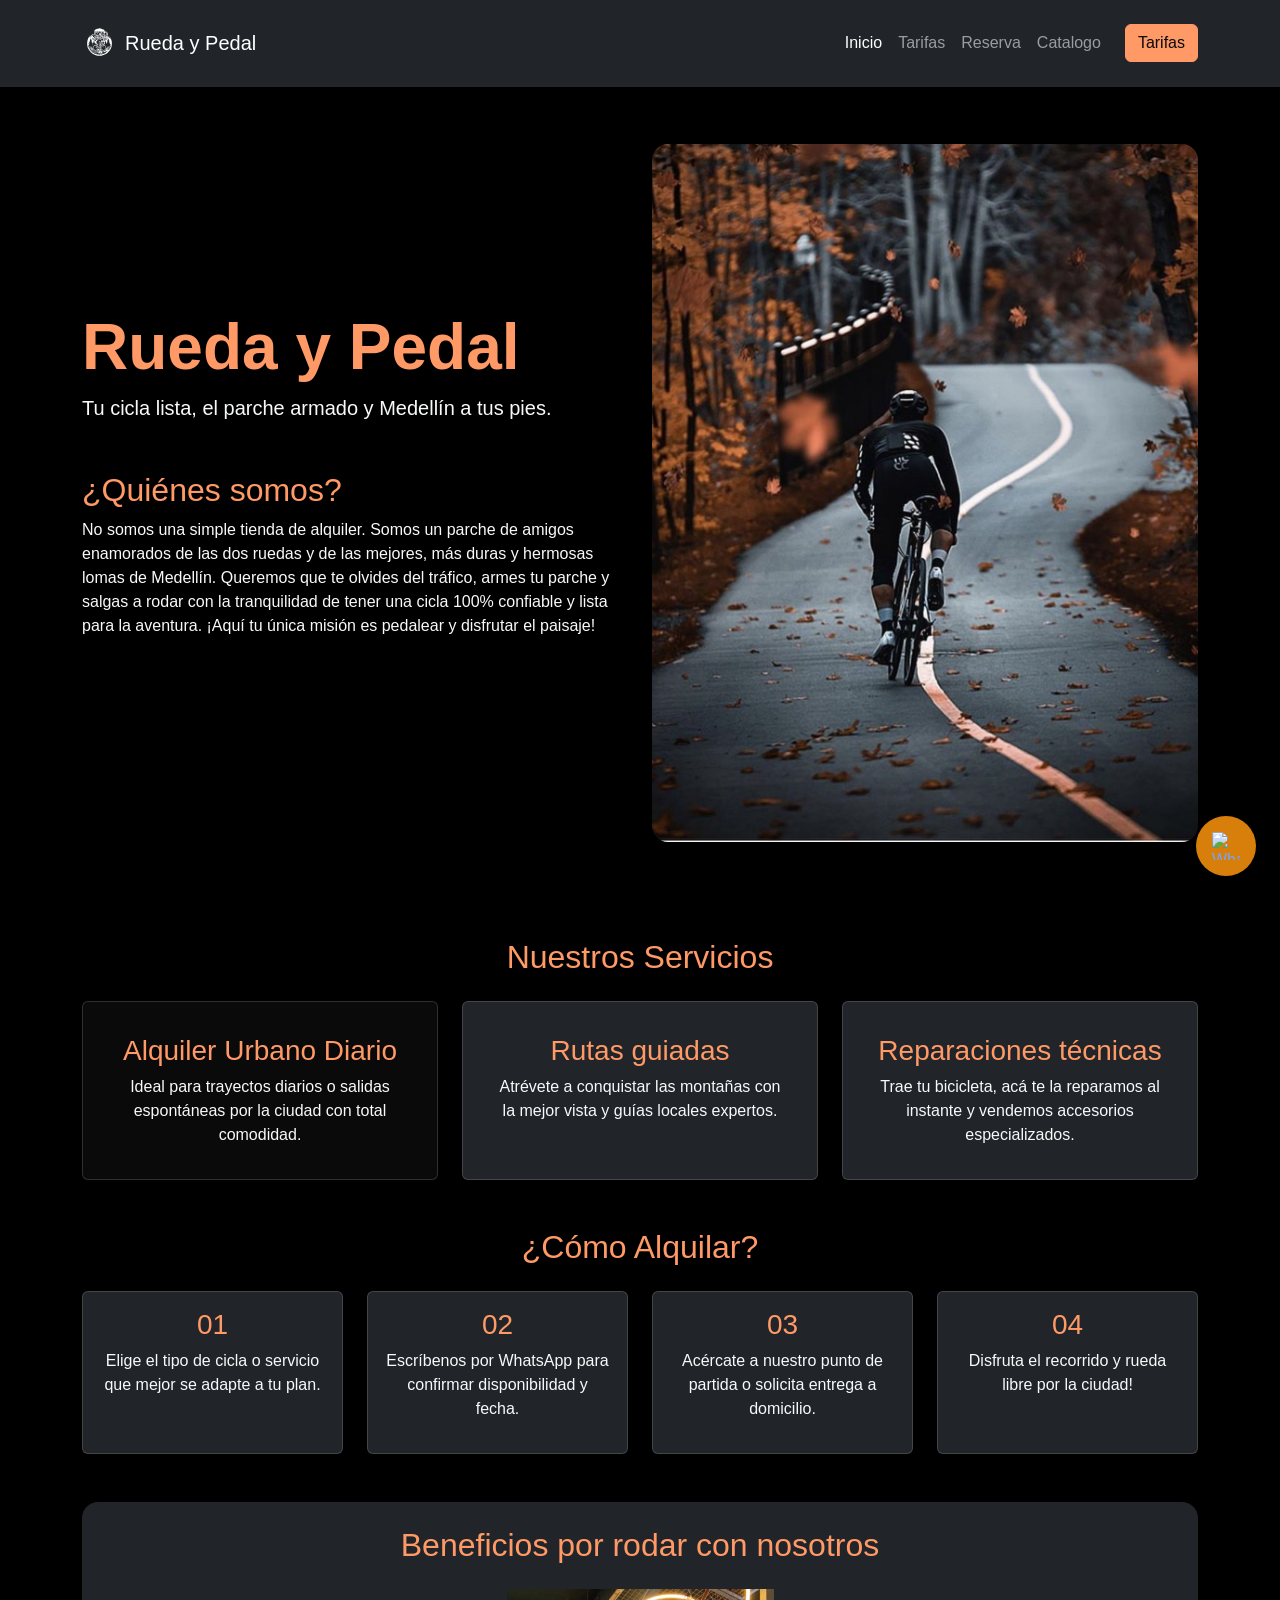
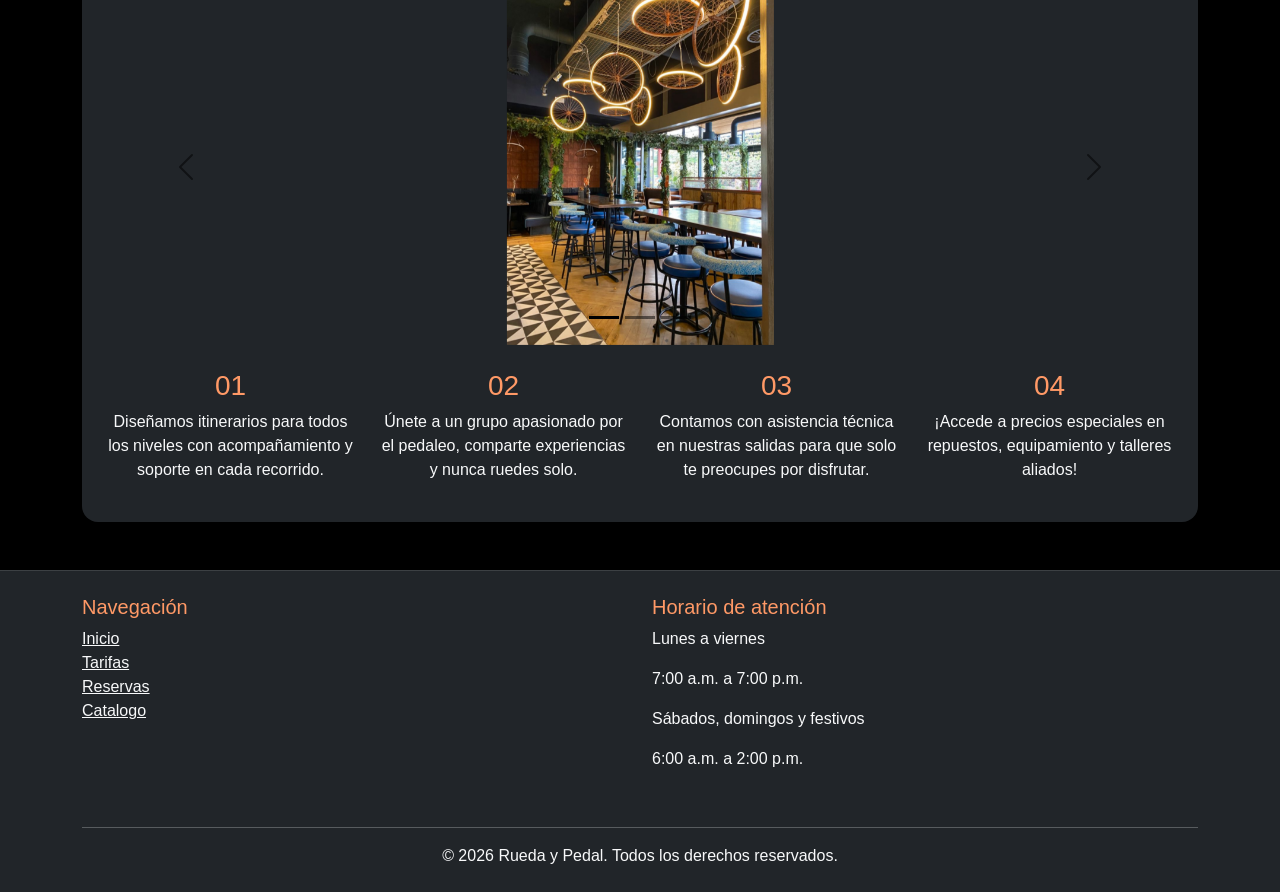
==== commit 3b57f129: "feat: update HTML files for Bootstrap integration and add WhatsApp contact button" ====
--- a/index.html
+++ b/index.html
@@ -1,216 +1,357 @@
+
 <!doctype html>
-<html lang="es">
-  <head>
-    <meta charset="UTF-8" />
-    <meta name="viewport" content="width=device-width, initial-scale=1.0" />
+<html lang="es" data-bs-theme="dark">
+<head>
+    <meta charset="UTF-8">
+    <meta name="viewport" content="width=device-width, initial-scale=1.0">
+
     <title>Rueda Libre || Alquiler de bicicletas Medellín</title>
-    <link rel="stylesheet" href="style.css" />
-  </head>
-  <body>
-    <nav class="Navbar">
-      <div class="logo">
-        <img class="logo-icon" src="img/Logo.svg" alt="Logo-parche" />
-        <span class="logo-text">Rueda y Pedal</span>
-      </div>
-       <input type="checkbox" id="menu" class="menu-checkbox" aria-label="Mostrar navegación" />
-
-<label for="menu" class="menu-hamburguesa">
-  <span class="menu-icon" aria-hidden="true"></span>
-  <span class="menu-icon" aria-hidden="true"></span>
-  <span class="menu-icon" aria-hidden="true"></span>
-</label>
-
-      <ul class="nav-links">
-        <li><a href="index.html" class="active">Inicio</a></li>
-        <li><a href="tarifas.html">Tarifas</a></li>
-        <li><a href="Reserva.html">Reserva</a></li>
-        <li><a href="Catalogo.html">Catalogo</a></li>
-      </ul>
-
-      <button class="Boton-1" onclick="location.href = 'tarifas.html'">
-        Tarifas
-      </button>
+
+    <link href="https://cdn.jsdelivr.net/npm/bootstrap@5.3.8/dist/css/bootstrap.min.css" rel="stylesheet">
+    <link href="variables.css" rel="stylesheet">
+    <link href="style.css" rel="stylesheet">
+</head>
+
+<body class="bg-black text-light">
+
+    <nav class="navbar navbar-expand-lg navbar-dark bg-dark fixed-top">
+        <div class="container">
+
+            <a class="navbar-brand d-flex align-items-center" href="index.html">
+                <img src="img/Logo.svg" alt="Logo" width="35" class="me-2">
+                Rueda y Pedal
+            </a>
+
+            <button class="navbar-toggler" type="button"
+                data-bs-toggle="collapse" data-bs-target="#navbar">
+                <span class="navbar-toggler-icon"></span>
+            </button>
+
+            <div class="collapse navbar-collapse" id="navbar">
+
+                <ul class="navbar-nav ms-auto mb-2 mb-lg-0">
+                    <li class="nav-item">
+                        <a href="index.html" class="nav-link active">Inicio</a>
+                    </li>
+
+                    <li class="nav-item">
+                        <a href="tarifas.html" class="nav-link">Tarifas</a>
+                    </li>
+
+                    <li class="nav-item">
+                        <a href="Reserva.html" class="nav-link">Reserva</a>
+                    </li>
+
+                    <li class="nav-item">
+                        <a href="Catalogo.html" class="nav-link">Catalogo</a>
+                    </li>
+                </ul>
+
+                <a href="tarifas.html" class="btn btn-warning ms-lg-3">
+                    Tarifas
+                </a>
+
+            </div>
+        </div>
     </nav>
-
-    <header class="hero">
-      <div class="hero-card">
-        <h1 class="title">Rueda y Pedal</h1>
-        <p class="subtitle">
-          Tu cicla lista, el parche armado y Medellín a tus pies.
-        </p>
-        <section id="quienes-somos" class="section-container">
-          <h2>¿Quiénes somos?</h2>
-          <p class="subtitle">
-            No somos una simple tienda de alquiler. somos un parche de amigos
-            enamorados de las dos ruedas y de las mejores, más duras y hermosas
-            lomas de Medellín. Queremos que te olvides del tráfico, armes tu
-            parche y salgas a rodar con la tranquilidad de tener una cicla 100%
-            confiable y lista para la aventura. ¡Aquí tu única misión es
-            pedalear y disfrutar el paisaje!.
-          </p>
+    <header class="container mt-5 pt-5">
+
+        <div class="row align-items-center py-5">
+
+            <div class="col-lg-6 mb-4">
+
+                <h1 class="display-3 fw-bold text-warning">
+                    Rueda y Pedal
+                </h1>
+
+                <p class="lead">
+                    Tu cicla lista, el parche armado y Medellín a tus pies.
+                </p>
+
+                <h2 class="mt-5 text-warning">¿Quiénes somos?</h2>
+
+                <p>
+                    No somos una simple tienda de alquiler. Somos un parche
+                    de amigos enamorados de las dos ruedas y de las mejores,
+                    más duras y hermosas lomas de Medellín.
+
+                    Queremos que te olvides del tráfico, armes tu parche y
+                    salgas a rodar con la tranquilidad de tener una cicla
+                    100% confiable y lista para la aventura.
+
+                    ¡Aquí tu única misión es pedalear y disfrutar el paisaje!
+                </p>
+
+            </div>
+
+            <div class="col-lg-6">
+
+                <img src="img/Cicla.2.jpg"
+                    alt="Bicicleta"
+                    class="img-fluid rounded-4">
+            </div>
+
+        </div>
+    </header>
+    <main>
+        <section class="container my-5">
+
+            <h2 class="text-warning text-center mb-4">
+                Nuestros Servicios
+            </h2>
+
+            <div class="row g-4">
+
+                <div class="col-md-4">
+                    <div class="card text-light h-100 p-3">
+                        <div class="card-body text-center">
+                            <h3 class="card-title text-warning">
+                                Alquiler Urbano Diario
+                            </h3>
+
+                            <p class="card-text">
+                                Ideal para trayectos diarios o salidas
+                                espontáneas por la ciudad con total comodidad.
+                            </p>
+                        </div>
+                    </div>
+                </div>
+
+                <div class="col-md-4">
+                    <div class="card bg-dark text-light h-100 p-3">
+                        <div class="card-body text-center">
+                            <h3 class="card-title text-warning">
+                                Rutas guiadas
+                            </h3>
+
+                            <p class="card-text">
+                                Atrévete a conquistar las montañas con la
+                                mejor vista y guías locales expertos.
+                            </p>
+                        </div>
+                    </div>
+                </div>
+
+                <div class="col-md-4">
+                    <div class="card bg-dark text-light h-100 p-3">
+                        <div class="card-body text-center">
+                            <h3 class="card-title text-warning">
+                                Reparaciones técnicas
+                            </h3>
+
+                            <p class="card-text">
+                                Trae tu bicicleta, acá te la reparamos al
+                                instante y vendemos accesorios especializados.
+                            </p>
+                        </div>
+                    </div>
+                </div>
+
+            </div>
         </section>
-      </div>
-
-      <div class="hero-image-wrapper">
-        <img
-          src="img/Cicla.2.jpg"
-          alt="portada-bicicleta"
-          class="portada-bici"
-        />
-      </div>
-    </header>
-
-    <main>
-      <section id="servicios" class="section-container">
-        <h2>Nuestros Servicios</h2>
-        <div class="servicios-grid">
-          <div class="card-servicio">
-            <div class="card-inner">
-              <div class="card-front">
-                <h3>Alquiler Urbano Diario</h3>
-              </div>
-              <div class="card-back">
-                <p>
-                  Ideal para trayectos diarios o salidas espontáneas por la
-                  ciudad con total comodidad.
-                </p>
-              </div>
-            </div>
-          </div>
-
-          <div class="card-servicio">
-            <div class="card-inner">
-              <div class="card-front">
-                <h3>Rutas guiadas</h3>
-              </div>
-              <div class="card-back">
-                <p>
-                  Atrévete a conquistar las montañas con la mejor vista y guías
-                  locales expertos.
-                </p>
-              </div>
-            </div>
-          </div>
-
-          <div class="card-servicio">
-            <div class="card-inner">
-              <div class="card-front">
-                <h3>Reparaciones técnicas</h3>
-              </div>
-              <div class="card-back">
-                <p>
-                  Trae tu bicicleta, acá te la reparamos al instante y vendemos
-                  accesorios especializados.
-                </p>
-              </div>
-            </div>
-          </div>
-        </div>
-      </section>
-
-      <section id="como-alquilar" class="section-container">
-        <h2>¿Cómo Alquilar?</h2>
-
-        <div class="pasos-grid">
-          <div class="paso-card">
-            <div class="paso-numero">01</div>
-            <p>
-              Elige el tipo de cicla o servicio que mejor se adapte a tu plan.
+
+        <section class="container my-5">
+
+            <h2 class="text-warning text-center mb-4">
+                ¿Cómo Alquilar?
+            </h2>
+
+            <div class="row g-4">
+
+                <div class="col-md-6 col-lg-3">
+                    <div class="card bg-dark text-light text-center h-100 p-3">
+                        <h3 class="text-warning">01</h3>
+                        <p>
+                            Elige el tipo de cicla o servicio que mejor
+                            se adapte a tu plan.
+                        </p>
+                    </div>
+                </div>
+
+                <div class="col-md-6 col-lg-3">
+                    <div class="card bg-dark text-light text-center h-100 p-3">
+                        <h3 class="text-warning">02</h3>
+                        <p>
+                            Escríbenos por WhatsApp para confirmar
+                            disponibilidad y fecha.
+                        </p>
+                    </div>
+                </div>
+
+                <div class="col-md-6 col-lg-3">
+                    <div class="card bg-dark text-light text-center h-100 p-3">
+                        <h3 class="text-warning">03</h3>
+                        <p>
+                            Acércate a nuestro punto de partida o
+                            solicita entrega a domicilio.
+                        </p>
+                    </div>
+                </div>
+
+                <div class="col-md-6 col-lg-3">
+                    <div class="card bg-dark text-light text-center h-100 p-3">
+                        <h3 class="text-warning">04</h3>
+                        <p>
+                            Disfruta el recorrido y rueda libre
+                            por la ciudad!
+                        </p>
+                    </div>
+                </div>
+
+            </div>
+        </section>
+        <section class="container my-5">
+
+            <div class="bg-dark rounded-4 p-4">
+
+                <h2 class="text-warning text-center mb-4">
+                    Beneficios por rodar con nosotros
+                </h2>
+
+              <div id="carouselTienda" class="carousel slide mb-4" data-bs-ride="carousel">
+
+    <div class="carousel-indicators">
+        <button type="button" data-bs-target="#carouselTienda"
+            data-bs-slide-to="0" class="active"
+            aria-current="true" aria-label="Imagen 1"></button>
+
+        <button type="button" data-bs-target="#carouselTienda"
+            data-bs-slide-to="1" aria-label="Imagen 2"></button>
+
+        <button type="button" data-bs-target="#carouselTienda"
+            data-bs-slide-to="2" aria-label="Imagen 3"></button>
+    </div>
+
+    <div class="carousel-inner rounded-4">
+
+        <div class="carousel-item active">
+            <img src="./img/site.jpg"
+                class="d-block w-25 img-fluid mx-auto"
+                alt="Foto de la tienda">
+        </div>
+
+        <div class="carousel-item">
+            <img src="./img/vintage.jpg"
+                class="d-block w-25 img-fluid  mx-auto"
+                alt="Cicla vintage de la tienda">
+        </div>
+
+        <div class="carousel-item">
+            <img src="./img/electronica.jpg"
+                class="d-block w-25 img-fluid mx-auto"
+                alt="Bicicletas de la tienda">
+        </div>
+
+    </div>
+
+    <button class="carousel-control-prev" type="button"
+        data-bs-target="#carouselTienda" data-bs-slide="prev">
+        <span class="carousel-control-prev-icon"
+            aria-hidden="true"></span>
+        <span class="visually-hidden">Anterior</span>
+    </button>
+
+    <button class="carousel-control-next" type="button"
+        data-bs-target="#carouselTienda" data-bs-slide="next">
+        <span class="carousel-control-next-icon"
+            aria-hidden="true"></span>
+        <span class="visually-hidden">Siguiente</span>
+    </button>
+
+</div>
+                <div class="row g-4">
+
+                    <div class="col-md-6 col-lg-3">
+                        <div class="text-center">
+                            <h3 class="text-warning">01</h3>
+                            <p>
+                                Diseñamos itinerarios para todos los niveles
+                                con acompañamiento y soporte en cada recorrido.
+                            </p>
+                        </div>
+                    </div>
+
+                    <div class="col-md-6 col-lg-3">
+                        <div class="text-center">
+                            <h3 class="text-warning">02</h3>
+                            <p>
+                                Únete a un grupo apasionado por el pedaleo,
+                                comparte experiencias y nunca ruedes solo.
+                            </p>
+                        </div>
+                    </div>
+
+                    <div class="col-md-6 col-lg-3">
+                        <div class="text-center">
+                            <h3 class="text-warning">03</h3>
+                            <p>
+                                Contamos con asistencia técnica en nuestras
+                                salidas para que solo te preocupes por disfrutar.
+                            </p>
+                        </div>
+                    </div>
+
+                    <div class="col-md-6 col-lg-3">
+                        <div class="text-center">
+                            <h3 class="text-warning">04</h3>
+                            <p>
+                                ¡Accede a precios especiales en repuestos,
+                                equipamiento y talleres aliados!
+                            </p>
+                        </div>
+                    </div>
+
+                </div>
+            </div>
+        </section>
+
+    </main>
+
+<a href="https://wa.me/573001234567?text=Hola,%20quiero%20más%20información%20sobre%20el%20alquiler%20de%20bicicletas." 
+   target="_blank" 
+   class="position-fixed bottom-0 end-0 m-4 p-3 rounded-circle shadow-lg text-decoration-none d-flex align-items-center justify-content-center whatsapp-float" 
+   style="width: 60px; height: 60px; z-index: 1050; background-color: #d87f0b;"
+   title="Contáctanos por WhatsApp">
+    
+    <img src="../Rueda_libre/img/whatsapp-svgrepo-com.svg" alt="WhatsApp" width="32" height="32" class="img-fluid">
+</a>
+
+    <footer class="bg-dark text-light mt-5 p-4">
+
+        <div class="container">
+
+            <div class="row">
+
+                <div class="col-md-6 mb-4">
+                    <h5 class="text-warning">Navegación</h5>
+
+                    <a href="index.html" class="d-block text-light">Inicio</a>
+                    <a href="tarifas.html" class="d-block text-light">Tarifas</a>
+                    <a href="Reserva.html" class="d-block text-light">Reservas</a>
+                    <a href="Catalogo.html" class="d-block text-light">Catalogo</a>
+                </div>
+
+                <div class="col-md-6 mb-4">
+                    <h5 class="text-warning">Horario de atención</h5>
+
+                    <p>Lunes a viernes</p>
+                    <p>7:00 a.m. a 7:00 p.m.</p>
+                    <p>Sábados, domingos y festivos</p>
+                    <p>6:00 a.m. a 2:00 p.m.</p>
+                </div>
+
+            </div>
+            <hr>
+            <p class="text-center mb-0">
+                &copy; 2026 Rueda y Pedal. Todos los derechos reservados.
             </p>
-          </div>
-          <div class="paso-card">
-            <div class="paso-numero">02</div>
-            <p>
-              Escríbenos por WhatsApp para confirmar disponibilidad y fecha.
-            </p>
-          </div>
-          <div class="paso-card">
-            <div class="paso-numero">03</div>
-            <p>
-              Acércate a nuestro punto de partida o solicita entrega a
-              domicilio.
-            </p>
-          </div>
-          <div class="paso-card">
-            <div class="paso-numero">04</div>
-            <p>¡Disfruta el recorrido y rueda libre por la ciudad!</p>
-          </div>
-        </div>
-
-        <div class="beneficios-container">
-          <h2>Beneficios por rodar con nosotros</h2>
-          <img class="setting-logo" src="img/site.jpg" alt="Foto tienda" />
-
-          <section id="como-alquilar" class="section-container">
-            <div class="pasos-grid">
-              <div class="paso-card">
-                <div class="paso-numero">01</div>
-
-                <p>
-                  Diseñamos itinerarios para todos los niveles con
-                  acompañamiento y soporte en cada recorrido
-                </p>
-              </div>
-              <div class="paso-card">
-                <div class="paso-numero">02</div>
-                <p>
-                  Únete a un grupo apasionado por el pedaleo, comparte
-                  experiencias y nunca ruedes solo..
-                </p>
-              </div>
-              <div class="paso-card">
-                <div class="paso-numero">03</div>
-                <p>
-                  Contamos con asistencia técnica en nuestras salidas para que
-                  solo te preocupes por disfrutar.
-                </p>
-              </div>
-              <div class="paso-card">
-                <div class="paso-numero">04</div>
-                <p>
-                  ¡Accede a precios especiales en repuestos, equipamiento y
-                  talleres aliados.!
-                </p>
-              </div>
-            </div>
-          </section>
-        </div>
-      </section>
-
-
-    </main>
-    <section >
-       <a about="_blank" href="https://wa.me/573000000000"><img src="./img/wpp.png" alt="wpp" class="Boton-wpp"></a>
-      </section>
-
-    <footer>
-      <p>&copy; 2026 Rueda y Pedal. Todos los derechos reservados.</p>
-
-      <section class="Footer">
-        <div class="footer-servicios">
-          <h3 class="title-footer">Horario de atencion</h3>
-          <a href="./index.html">
-            <p>Inicio</p>
-          </a>
-          <a href="./tarifas.html">
-            <p>Tarifas</p>
-          </a>
-          <a href="./Reserva.html">
-            <p>Reservas</p>
-          </a>
-          <a href="./Catalogo.html">
-            <p>Catalogo</p>
-          </a>
-        </div>
-
-        <div class="footer-Horario">
-          <h3 class="title-footer">Horario de atencion</h3>
-          <p>Lunes a viernes</p>
-          <p>7:00 a.m. a 7:00 p.m.</p>
-          <p>Sabados, domingos y festivos</p>
-          <p>6:00 a.m. a 2:00 p.m.</p>
-        </div>
-      </section>
+
+        </div>
+
+
     </footer>
-  </body>
+
+    <script src="https://cdn.jsdelivr.net/npm/bootstrap@5.3.8/dist/js/bootstrap.bundle.min.js"></script>
+
+</body>
 </html>
--- a/variables.css
+++ b/variables.css
@@ -0,0 +1,67 @@
+
+:root {
+
+  --color-accent: #ff9966;
+  --color-accent-rgb: 255, 153, 102;
+  --color-accent-strong: #ff5e62;
+  --color-accent-strong-rgb: 255, 94, 98;
+  --color-accent-contrast: #0a0a0a;
+
+  --color-bg: #000000; 
+  --color-bg-soft: #0a0a0a;
+  --color-surface: #212529; 
+  --color-surface-rgb: 33, 37, 41;
+  --color-surface-alt: #121212; 
+  --color-surface-stripe: #2c3034;
+  --color-surface-hover: #323539; 
+  --color-black: #000000;
+  --color-white: #ffffff;
+
+
+  --color-text: #f0f8ff; 
+  --color-text-rgb: 240, 248, 255;
+  --color-text-strong: #f8f9fa; 
+  --color-text-strong-rgb: 248, 249, 250;
+  --color-text-muted: #6c757d; 
+  --color-text-muted-rgb: 108, 117, 125;
+
+
+  --color-border-strong: #4d5154; 
+  --color-border-muted: #495057; 
+  --color-border-glass: rgba(255, 255, 255, 0.12); 
+
+  --color-success: #198754;
+  --color-success-rgb: 25, 135, 84; 
+  --color-danger: #dc3545;
+  --color-danger-rgb: 220, 53, 69; 
+
+
+  --accent-ring: rgba(255, 153, 102, 0.3); 
+  --shadow-panel: 0 8px 32px 0 rgba(0, 0, 0, 0.37);
+
+  --font-family: Arial, Helvetica, sans-serif;
+
+  --radius-sm: 12px;
+  --radius-lg: 20px;
+  --space-table: 30px;
+  --space-footer: 50px;
+}
+
+:root {
+  --bs-body-bg: var(--color-bg-soft);
+  --bs-body-color: var(--color-text);
+  --bs-body-color-rgb: var(--color-text-rgb);
+  --bs-border-color: var(--color-border-muted);
+
+  --bs-black-rgb: 0, 0, 0; /* = --color-black */
+  --bs-white-rgb: 255, 255, 255; /* = --color-white */
+  --bs-dark-rgb: var(--color-surface-rgb);
+  --bs-light-rgb: var(--color-text-strong-rgb);
+  --bs-secondary-rgb: var(--color-text-muted-rgb);
+
+  --bs-warning-rgb: var(--color-accent-rgb);
+  --bs-success-rgb: var(--color-success-rgb);
+  --bs-danger-rgb: var(--color-danger-rgb);
+
+  --bs-focus-ring-color: var(--accent-ring);
+}
--- a/style.css
+++ b/style.css
@@ -1,3 +1,4 @@
+
 * {
   margin: 0;
   padding: 0;
@@ -9,108 +10,13 @@
 }
 
 body {
-  background-color: rgb(10, 10, 10);
-  color: aliceblue;
-  font-family: Arial, Helvetica, sans-serif;
-  padding-top: 100px;
+  font-family: var(--font-family);
+  background-color: var(--color-bg);
+  color: var(--color-text);
 }
 
-nav.Navbar {
-  position: fixed;
-  top: 20px;
-  left: 50%;
-  transform: translateX(-50%);
-  width: 90%;
-  max-width: 1400px;
-  display: flex;
-  justify-content: space-between;
-  align-items: center;
-  padding: 12px 28px;
-  border: 1px solid rgb(246 162 26 / 15%);
-  background: rgba(10, 10, 10, 0.85);
-  backdrop-filter: blur(12px);
-  border-radius: 40px;
-  z-index: 1000;
-}
-
-.menu-hamburguesa {
-  display: none;
-  flex-direction: column;
-  cursor: pointer;
-  gap: 5px;
-}
-
-.menu-checkbox {
-  display: none;
-  position: absolute;
-  width: 1px;
-  height: 1px;
-  padding: 0;
-  margin: -1px;
-  overflow: hidden;
-  clip: rect(0, 0, 0, 0);
-  white-space: nowrap;
-  border: 0;
-}
-
-.menu-checkbox:focus-visible + .menu-hamburguesa {
-  outline: 3px solid aliceblue;
-  outline-offset: 5px;
-}
-
-.menu-hamburguesa span {
-  display: block;
-  width: 25px;
-  height: 3px;
-  background-color: aliceblue;
-}
-
-.logo {
-  display: flex;
-  align-items: center;
-  gap: 10px;
-}
-
-.logo-icon {
-  width: 30px;
-  height: 40px;
-}
-
-.logo-text {
-  font-weight: bold;
-  font-size: 1.1rem;
-  color: aliceblue;
-}
-
-.nav-links {
-  display: flex;
-  list-style: none;
-  gap: 35px;
-  align-items: center;
-}
-
-.nav-links li a {
-  color: rgba(240, 248, 255, 0.8);
-  text-decoration: none;
-  font-size: 0.95rem;
-  display: inline-block;
-  padding: 10px 22px;
-  border-radius: 30px;
-}
-
-.nav-links li a:hover {
-  background-color: rgba(255, 153, 102, 0.2);
-  color: rgba(240, 248, 255, 0.8);
-}
-
-nav.Navbar .active {
-  background: linear-gradient(135deg, #ff5e62, #ff9966);
-  color: rgba(240, 248, 255, 0.8);
-  font-weight: 700;
-}
-
-.nav-links a.active:hover {
-  color: #0a0a0a;
+a:hover {
+  text-decoration-thickness: 2px;
 }
 
 a:focus-visible,
@@ -118,472 +24,116 @@
 input:focus-visible,
 select:focus-visible,
 textarea:focus-visible {
-  outline: 3px solid aliceblue;
+  outline: 3px solid var(--color-text);
   outline-offset: 3px;
 }
 
-a:hover {
-  text-decoration: underline;
-  text-decoration-thickness: 2px;
-}
-
-#quienes-somos,
-#servicios,
-#como-alquilar {
-  scroll-margin-top: 550px;
-}
-
-.Boton-1 {
-  background: linear-gradient(135deg, #ff5e62, #ff9966);
-  color: white;
-  border: none;
-  padding: 10px 22px;
-  border-radius: 30px;
-  font-weight: bold;
-  cursor: pointer;
-  box-shadow: 0 0 15px rgba(255, 99, 71, 0.5);
-  transition:
-    transform 0.2s ease,
-    box-shadow 0.2s ease;
-}
-.dapage {
-  width: 120px;
-  font-weight: bold;
-}
-
-.Boton-1:hover {
-  transform: scale(1.05);
-  box-shadow: 0 0 20px rgba(255, 99, 71, 0.8);
-}
-
-.hero {
-  display: flex;
-  align-items: center;
-  justify-content: space-between;
-  gap: 30px;
-  max-width: 1200px;
-  margin: 20px auto 60px auto;
-  padding: 0 20px;
-  flex-wrap: wrap;
-}
-
-.hero-card {
-  flex: 1;
-  min-width: 300px;
-  padding: 35px 30px;
-  background: rgba(255, 255, 255, 0.04);
-  backdrop-filter: blur(10px);
-  border: 1px solid rgba(255, 255, 255, 0.12);
-  border-radius: 30px;
-  box-shadow: 0 8px 32px 0 rgba(0, 0, 0, 0.37);
-}
-
-.title {
-  color: aliceblue;
-  text-align: left;
-  font-size: 2.8rem;
-  margin-bottom: 12px;
-}
-
-.subtitle {
-  text-align: left;
-  color: #ccc;
-  font-size: 1.15rem;
-  line-height: 1.5;
-  margin-bottom: 20px;
-}
-
-.hero-image-wrapper {
-  flex: 1;
-  min-width: 300px;
-}
-
-.portada-bici {
-  width: 100%;
-  height: auto;
-  border-radius: 40px;
-  object-fit: cover;
-  box-shadow: 0 10px 25px rgba(0, 0, 0, 0.5);
-}
-
-.setting-logo {
-  width: 100%;
-  max-width: 400px;
-  display: block;
-  margin: 20px auto;
-  border-radius: 20px;
-  box-shadow: 0 10px 25px rgba(0, 0, 0, 0.4);
-}
-
-.section-container {
-  max-width: 1200px;
-  margin: 60px auto;
-  padding: 0 20px;
-}
-
-.section-container h2 {
-  margin-bottom: 25px;
-  color: #ff9966;
-  font-size: 2rem;
-}
-
-.servicios-grid {
-  display: grid;
-  grid-template-columns: repeat(auto-fit, minmax(280px, 1fr));
-  gap: 25px;
-}
-
-.card-servicio {
-  background-color: transparent;
-  height: 220px;
-  perspective: 1000px;
-}
-
-.card-inner {
-  position: relative;
-  width: 100%;
-  height: 100%;
-  text-align: center;
-  transition: transform 0.6s;
-  transform-style: preserve-3d;
-}
-
-.card-servicio:hover .card-inner {
-  transform: rotateY(180deg);
-}
-
-.card-front,
-.card-back {
-  position: absolute;
-  width: 100%;
-  height: 100%;
-  -webkit-backface-visibility: hidden;
-  backface-visibility: hidden;
-  display: flex;
-  flex-direction: column;
-  justify-content: center;
-  align-items: center;
-  padding: 30px;
-  border-radius: 25px;
-  border: 1px solid rgba(255, 255, 255, 0.12);
-  box-shadow: 0 8px 25px rgba(0, 0, 0, 0.3);
-}
-
-.card-front {
-  background: rgb(0, 0, 0);
-  color: aliceblue;
-}
-
-.card-front h3 {
-  font-size: 1.4rem;
-  color: #ff9966;
-}
-
-.card-back {
-  background: linear-gradient(135deg, #ff5e62, #ff9966);
-  color: #fff;
-  transform: rotateY(180deg);
-  text-align: center;
-}
-
-.card-back p {
-  font-size: 1rem;
-  line-height: 1.4;
-  color: #e2e8f0;
-}
-
-.pasos-grid {
-  display: grid;
-  grid-template-columns: repeat(auto-fit, minmax(220px, 1fr));
-  gap: 20px;
-
-}
-
-.paso-card {
-  background: rgba(255, 255, 255, 0.03);
-  border: 1px solid rgba(255, 255, 255, 0.1);
-  padding: 25px;
-  border-radius: 20px;
-  text-align: center;
-  transition: transform 0.3s ease;
-}
-
-.paso-card:hover {
-  transform: translateY(-5px);
-  border-color: rgba(255, 153, 102, 0.4);
-}
-
-.paso-numero {
-  font-size: 1.6rem;
-  font-weight: bold;
-  color: #ff9966;
-  margin-bottom: 10px;
-}
-
-.beneficios-container {
-  background: rgba(255, 255, 255, 0.02);
-  border: 1px solid rgba(246, 162, 26, 0.1);
-  padding: 40px;
-  border-radius: 30px;
-  margin-top: 40px;
-}
-
 footer {
-  text-align: center;
-  padding: 30px;
-  color: #777;
-  border-top: 1px solid #222;
-  margin-top: 50px;
-}
-
-@media (max-width: 768px) {
-  .hero {
-    flex-direction: column;
-  }
-
-  nav.Navbar {
-    flex-wrap: wrap;
-    gap: 0;
-    border-radius: 20px;
-    padding: 12px 18px;
-  }
-
-  .menu-checkbox {
-    display: block;
-  }
-
-  .menu-hamburguesa {
-    display: flex;
-    padding: 8px;
-    gap: 5px;
-    cursor: pointer;
-  }
-
-  .menu-checkbox:checked ~ .nav-links {
-    display: flex;
-  }
-
-  .nav-links {
-    display: none;
-    flex-direction: column;
-    align-items: stretch;
-    flex-basis: 100%;
-    gap: 4px;
-    padding-top: 10px;
-  }
-
-  .nav-links li a {
-    display: block;
-    text-align: center;
-  }
-
-  nav.Navbar > .Boton-1 {
-    display: none;
-  }
+  margin-top: var(--space-footer);
+  border-top: 1px solid var(--color-border-glass);
 }
 
 .table-responsive {
-  width: 100%;
-  overflow-x: auto;
-  border-radius: 20px;
-  border: 1px solid rgba(255, 255, 255, 0.12);
-  box-shadow: 0 8px 32px 0 rgba(0, 0, 0, 0.37);
-  margin-bottom: 30px;
+  border: 1px solid var(--color-border-glass);
+  border-radius: var(--radius-lg);
+  box-shadow: var(--shadow-panel);
+  margin-bottom: var(--space-table);
 }
 
-.tabla-tarifas {
-  width: 100%;
-  border-collapse: collapse;
-  text-align: left;
-  background: rgba(255, 255, 255, 0.03);
-  backdrop-filter: blur(10px);
+.table-dark {
+  --bs-table-color: var(--color-white);
+  --bs-table-bg: var(--color-surface);
+  --bs-table-border-color: var(--color-border-strong);
+  --bs-table-striped-bg: var(--color-surface-stripe);
+  --bs-table-hover-bg: var(--color-surface-hover);
 }
 
-.tabla-tarifas th {
-  background: rgba(255, 153, 102, 0.15);
-  color: #ff9966;
-  padding: 16px 20px;
-  font-size: 1rem;
-  font-weight: bold;
-  border-bottom: 2px solid rgba(255, 153, 102, 0.3);
+whatsapp-float {
+    transition: transform 0.3s ease, background-color 0.3s ease;
 }
-
-.tabla-tarifas td {
-  padding: 16px 20px;
-  border-bottom: 1px solid rgba(255, 255, 255, 0.08);
-  color: #ddd;
-  font-size: 0.98rem;
-}
-
-.tabla-tarifas tbody tr:hover {
-  background: rgba(255, 255, 255, 0.06);
-}
-
-.tabla-tarifas tbody tr:last-child td {
-  border-bottom: none;
-}
-
-.tabla-tarifas td.destacado {
-  font-weight: bold;
-  color: aliceblue;
-}
-
-.tabla-tarifas td.precio {
-  font-weight: bold;
-  color: #ff9966;
+.whatsapp-float:hover {
+    transform: scale(1.1);
+    background-color: #20ba5a !important;
 }
 
 .badge {
+  display: inline-block;
   padding: 5px 12px;
-  border-radius: 12px;
+  border-radius: var(--radius-sm);
   font-size: 0.85rem;
   font-weight: bold;
-  display: inline-block;
-}
-.badge.facil {
-  background: rgba(46, 204, 113, 0.2);
-  color: #2ecc71;
-  border: 1px solid rgba(46, 204, 113, 0.4);
-}
-
-.badge.medio {
-  background: rgba(241, 196, 15, 0.2);
-  color: #f1c40f;
-  border: 1px solid rgba(241, 196, 15, 0.4);
-}
-
-.badge.dificil {
-  background: rgba(231, 76, 60, 0.2);
-  color: #e74c3c;
-  border: 1px solid rgba(231, 76, 60, 0.4);
-}
-
-.container-section {
-  display: grid;
-  grid-template-columns: repeat(auto-fit, minmax(220px, 1fr));
-  gap: 20px;
-  margin-bottom: 40px;
-  border: 1px solid rgba(255, 255, 255, 0.1);
-}
-
-.container-benefi {
-  grid-template-columns: repeat(auto-fit, minmax(220px, 1fr));
-  background: rgb(0, 0, 0);
-  border: 1px solid rgba(255, 255, 255, 0.1);
-  padding: 25px;
-  border-radius: 20px;
-  text-align: center;
-  transition: transform 0.3s ease;
-}
-
-.info-box {
-  background: rgba(255, 255, 255, 0.03);
-  border: 1px solid rgba(246, 162, 26, 0.2);
-  border-radius: 25px;
-  padding: 30px;
-  margin-top: 20px;
-}
-
-.info-box h3 {
-  color: #ff9966;
-  margin-bottom: 20px;
-  font-size: 1.4rem;
-}
-
-.info-grid {
-  display: grid;
-  grid-template-columns: repeat(auto-fit, minmax(250px, 1fr));
-  gap: 20px;
-}
-
-.info-item {
-  display: flex;
-  align-items: flex-start;
-  gap: 15px;
-  background: rgba(255, 255, 255, 0.02);
-  padding: 15px 20px;
-  border-radius: 15px;
-  border: 1px solid rgba(255, 255, 255, 0.05);
 }
 
 .info-icon {
   font-size: 1.5rem;
 }
 
-.info-item p {
-  color: #ccc;
-  font-size: 0.95rem;
-  line-height: 1.4;
+.btn-warning {
+  --bs-btn-color: var(--color-accent-contrast);
+  --bs-btn-bg: var(--color-accent);
+  --bs-btn-border-color: var(--color-accent);
+  --bs-btn-hover-color: var(--color-accent-contrast);
+  --bs-btn-hover-bg: var(--color-accent-strong);
+  --bs-btn-hover-border-color: var(--color-accent-strong);
+  --bs-btn-active-color: var(--color-accent-contrast);
+  --bs-btn-active-bg: var(--color-accent-strong);
+  --bs-btn-active-border-color: var(--color-accent-strong);
+  --bs-btn-disabled-color: var(--color-accent-contrast);
+  --bs-btn-disabled-bg: var(--color-accent);
+  --bs-btn-disabled-border-color: var(--color-accent);
+  --bs-btn-focus-shadow-rgb: var(--color-accent-rgb);
 }
 
-.Footer {
-  padding: 4rem;
-  display: flex;
-  justify-content: space-around;
-  color: aliceblue;
-
-   .title-footer {
-    color: #ff9966;
-   }
-}
-.footer-servicios {
-  display: flex;
-  flex-direction: column;
-
-  a {
-    text-decoration: none;
-    color: aliceblue;
-  }
+.btn-warning:focus-visible {
+  --bs-btn-focus-shadow-rgb: var(--color-accent-strong-rgb);
 }
 
-.footer-servicios a:hover {
-  color: #ff9966;
-  text-decoration: underline;
-  text-decoration-thickness: 2px;
+.form-control,
+.form-select {
+  background-color: var(--color-surface-alt);
+  border-color: var(--color-border-muted);
+  color: var(--color-text);
 }
 
-.flota-clasica {
-  display: block;
-  width: 100%;
-  height: 17rem;
-  border-radius: 12px;
-  margin-bottom: 15px;
-  object-fit: contain;
+.form-control:focus,
+.form-select:focus {
+  background-color: var(--color-surface-alt);
+  border-color: var(--color-accent);
+  box-shadow: 0 0 0 0.25rem var(--accent-ring);
+  color: var(--color-text);
 }
 
-.move-ulti{
-  display: grid;
-  grid-template-columns: 1fr 1fr;
-  justify-items: stretch;
-  gap: 1rem;
-  grid-column: span 4;
+.form-select option {
+  background-color: var(--color-surface-alt);
+  color: var(--color-text);
 }
 
-.Boton-wpp{
-  width: 50px;
-  height: auto;
-  
-  }
-  
+.form-check-input {
+  background-color: var(--color-surface-alt);
+  border-color: var(--color-border-muted);
+}
+
+.form-check-input:checked {
+  background-color: var(--color-accent);
+  border-color: var(--color-accent);
+}
 
 
 
-@media (max-width: 1200px) {
-  .move-ulti {
-    grid-template-columns: 1fr;
-    grid-column: span 2;
-  }
+.form-control:user-invalid,
+.form-select:user-invalid,
+.form-check-input:user-invalid {
+  border-color: var(--bs-form-invalid-border-color);
 }
 
-
-@media (max-width: 768px) {
-  .move-ulti {
-    grid-template-columns: 1fr;
-    grid-column: span 1;
-  }
+.form-control:user-invalid:focus,
+.form-select:user-invalid:focus {
+  border-color: var(--bs-form-invalid-border-color);
+  box-shadow: 0 0 0 0.25rem rgba(var(--bs-danger-rgb), 0.25);
 }
 
- .price{
-    padding: 1rem;
-        color: #ff9966;
-    }
+.form-control:user-invalid ~ .invalid-feedback,
+.form-select:user-invalid ~ .invalid-feedback,
+.form-check-input:user-invalid ~ .invalid-feedback {
+  display: block;
+}
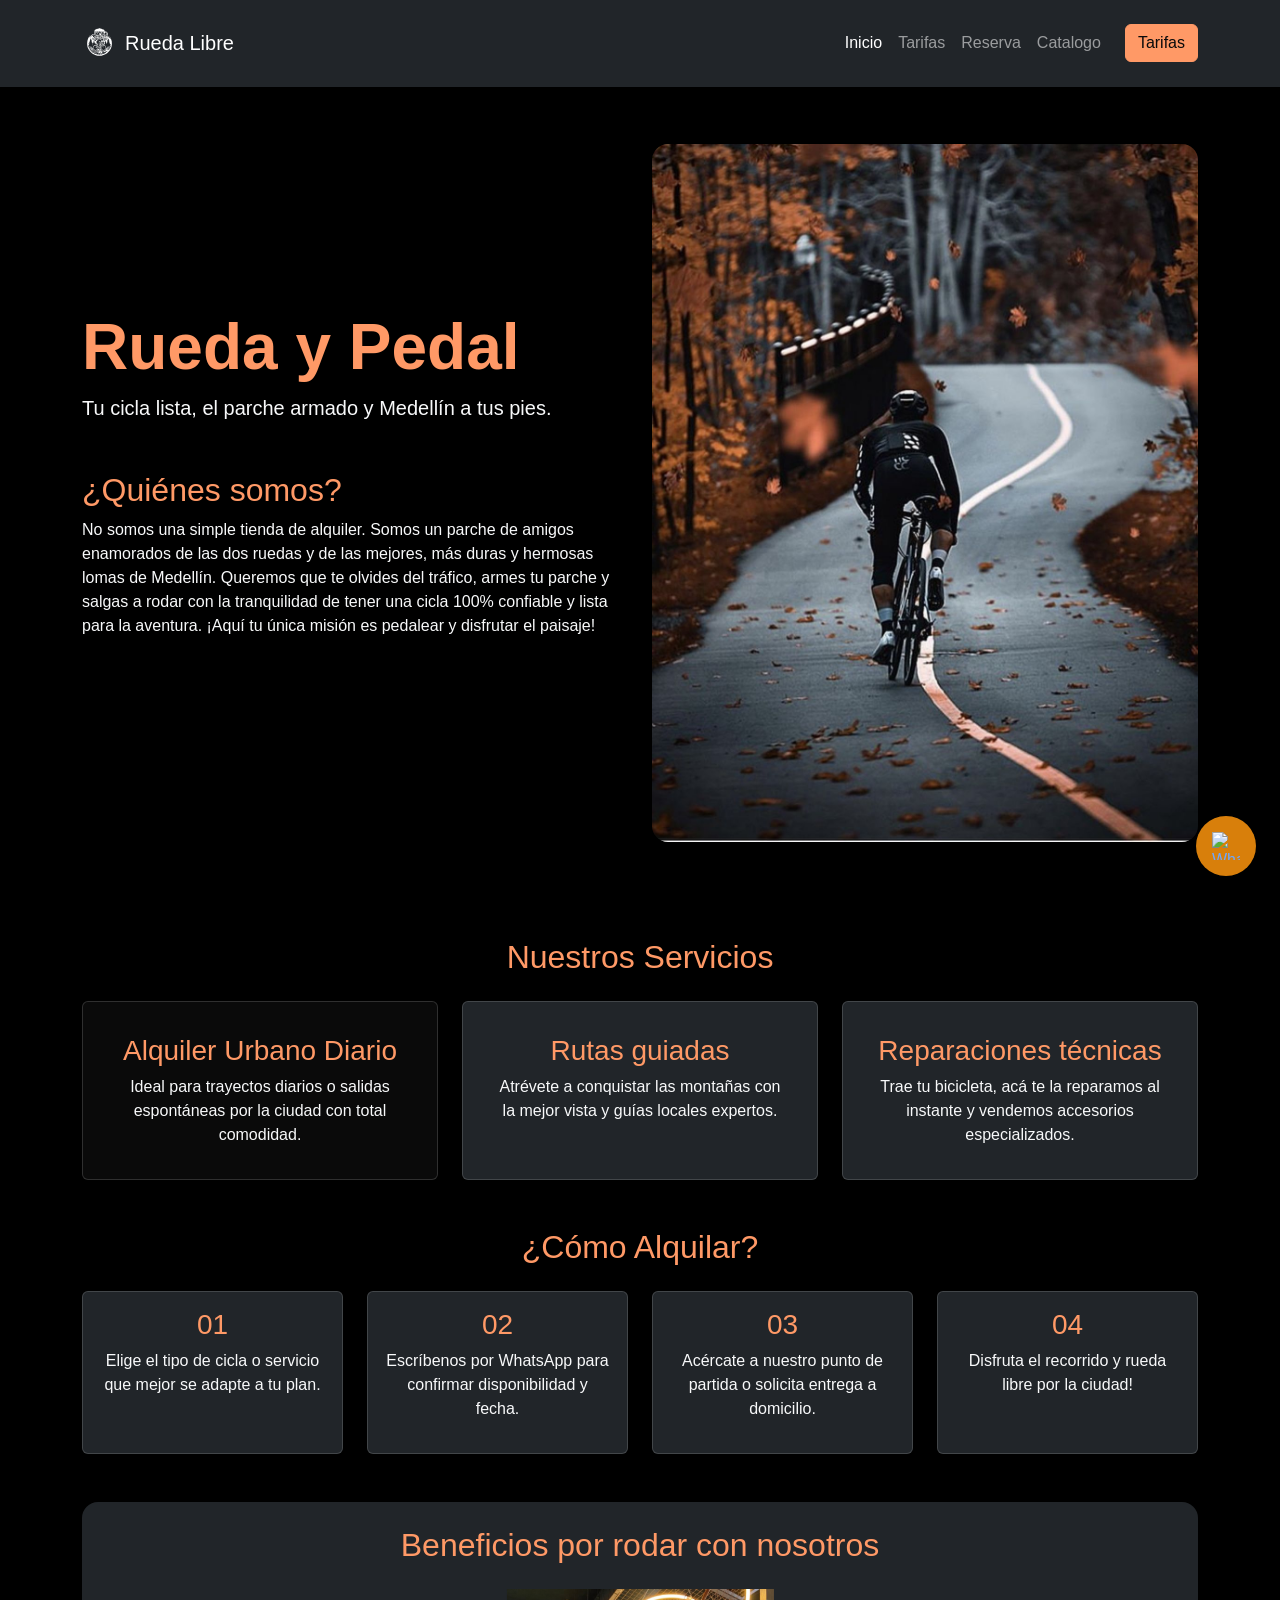
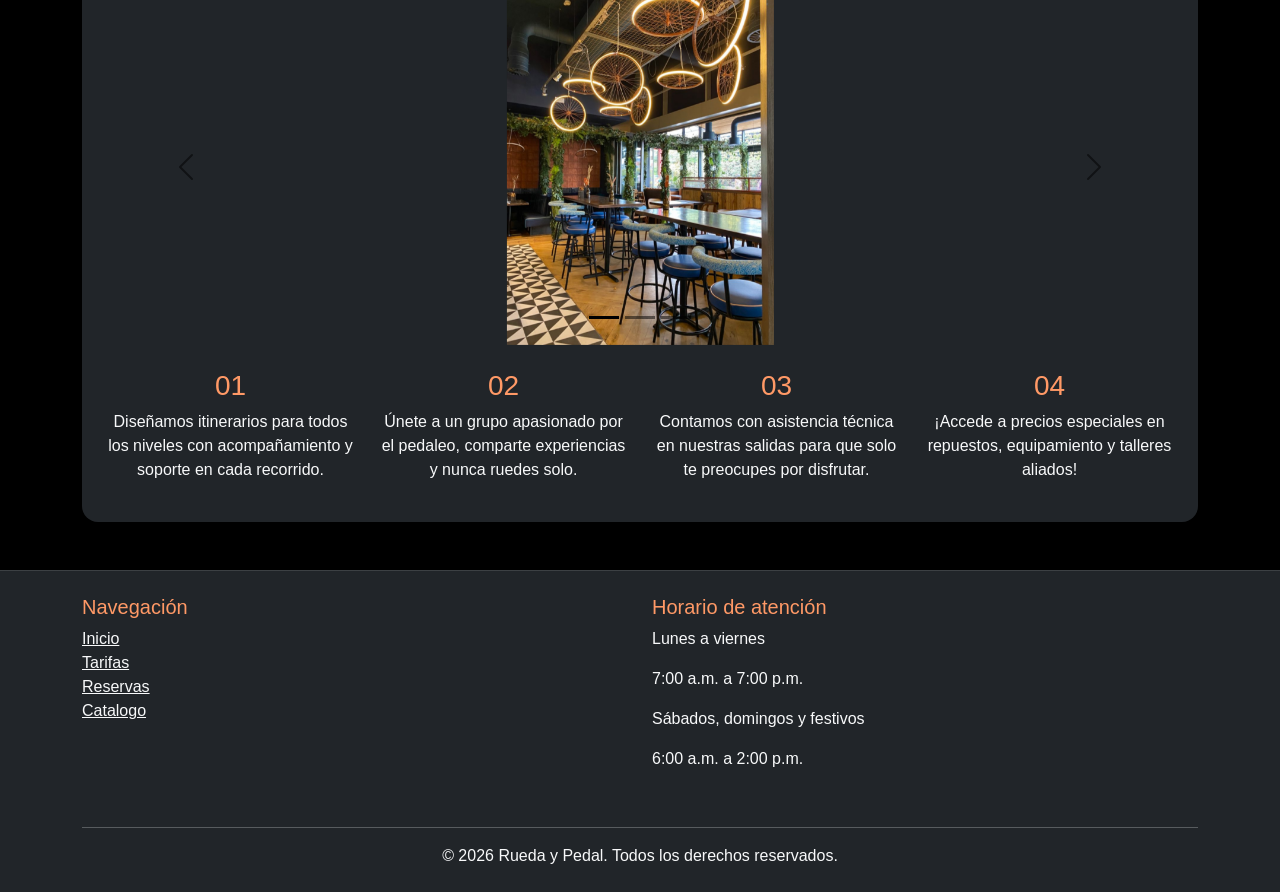
==== commit 792e556d: "solucion de errores de texto final" ====
--- a/index.html
+++ b/index.html
@@ -19,7 +19,7 @@
 
             <a class="navbar-brand d-flex align-items-center" href="index.html">
                 <img src="img/Logo.svg" alt="Logo" width="35" class="me-2">
-                Rueda y Pedal
+                Rueda Libre
             </a>
 
             <button class="navbar-toggler" type="button"
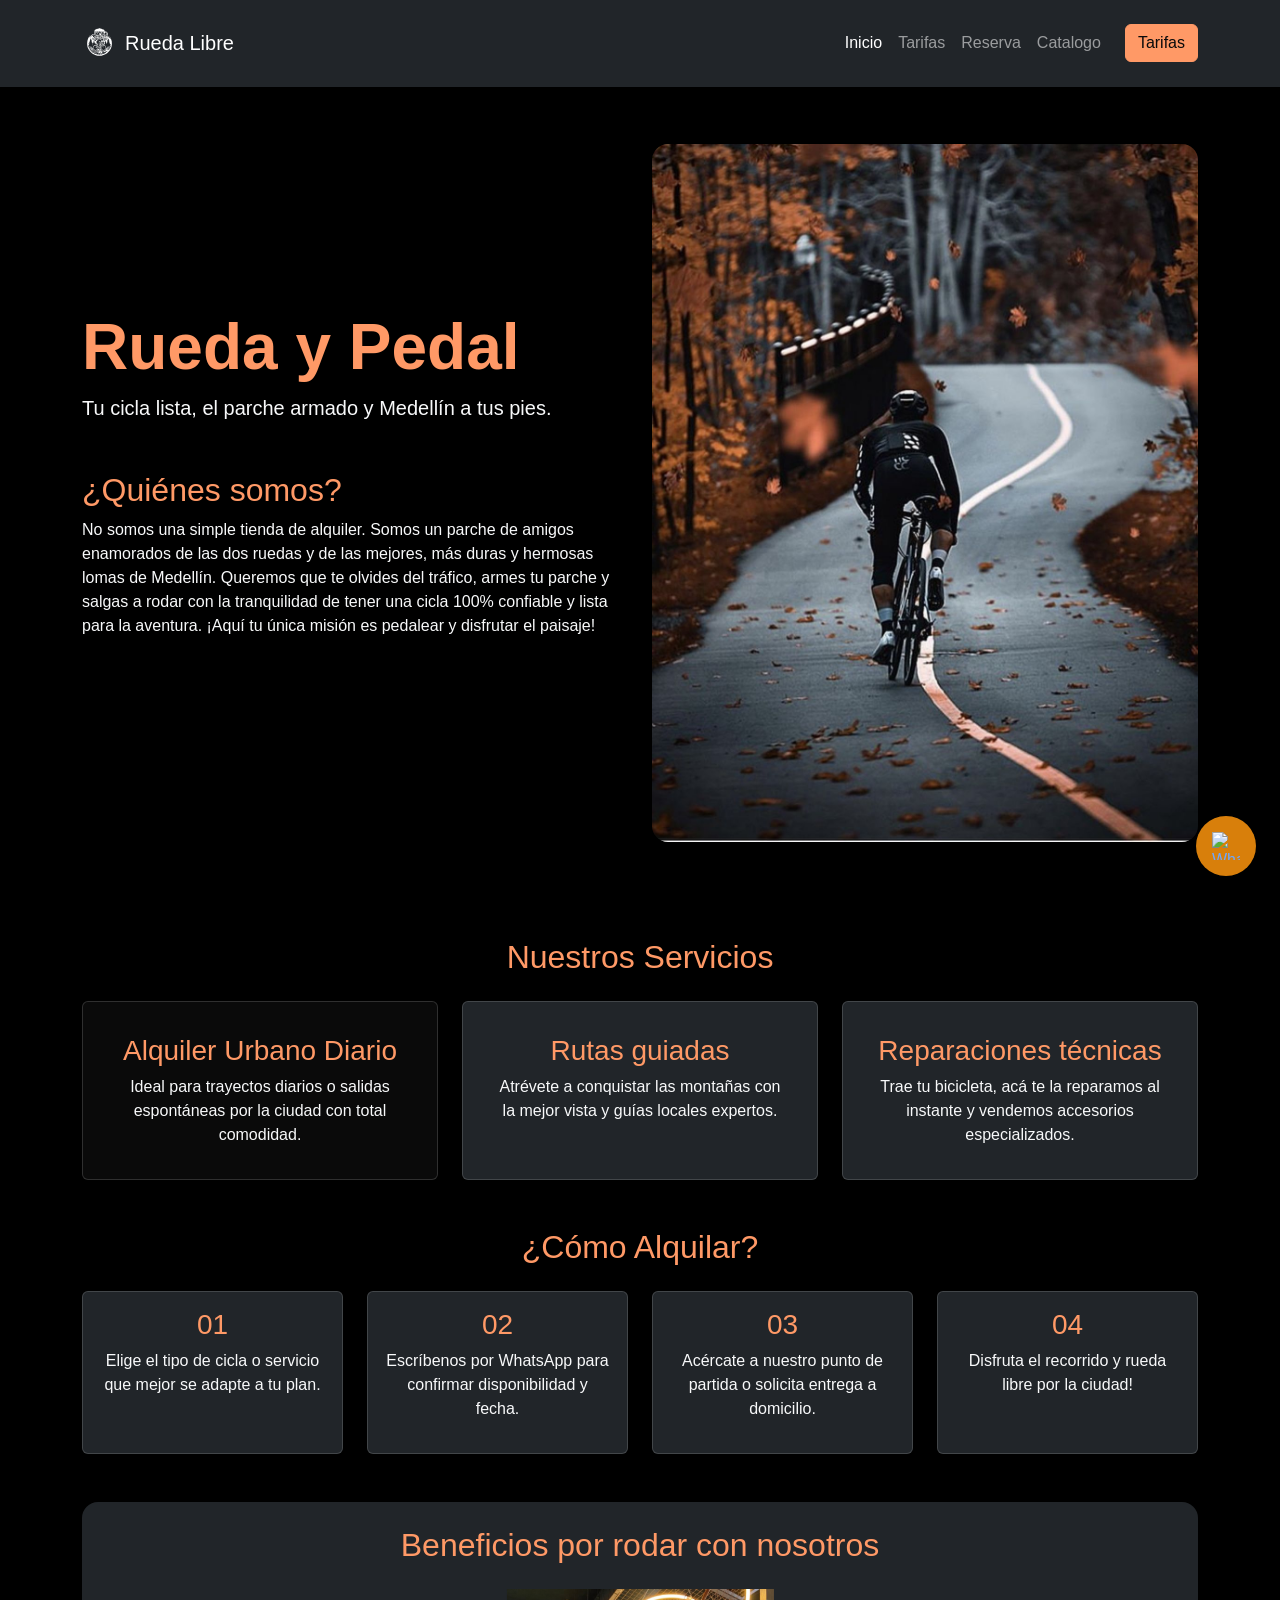
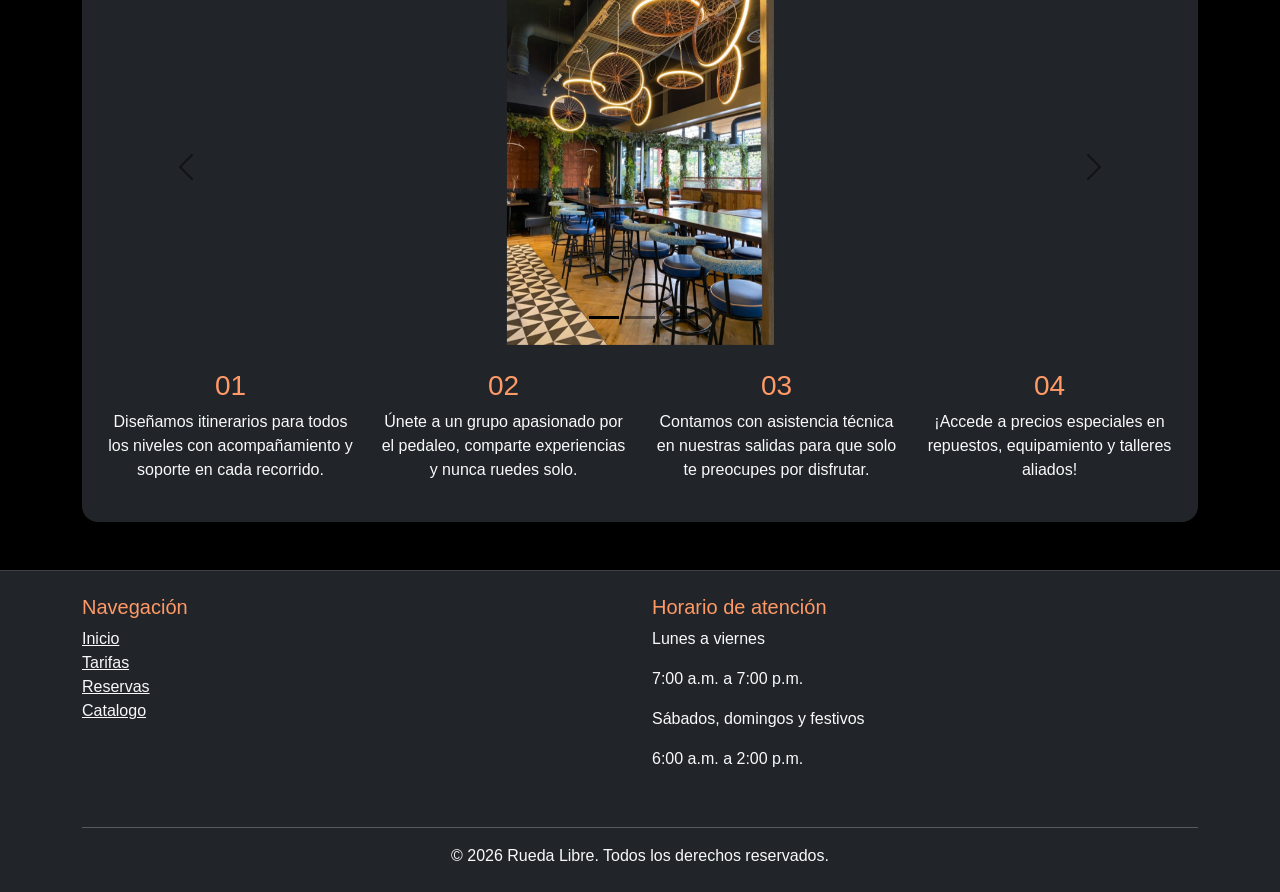
==== commit c5a0b0ed: "solucion footer final" ====
--- a/index.html
+++ b/index.html
@@ -343,7 +343,7 @@
             </div>
             <hr>
             <p class="text-center mb-0">
-                &copy; 2026 Rueda y Pedal. Todos los derechos reservados.
+                &copy; 2026 Rueda Libre. Todos los derechos reservados.
             </p>
 
         </div>
